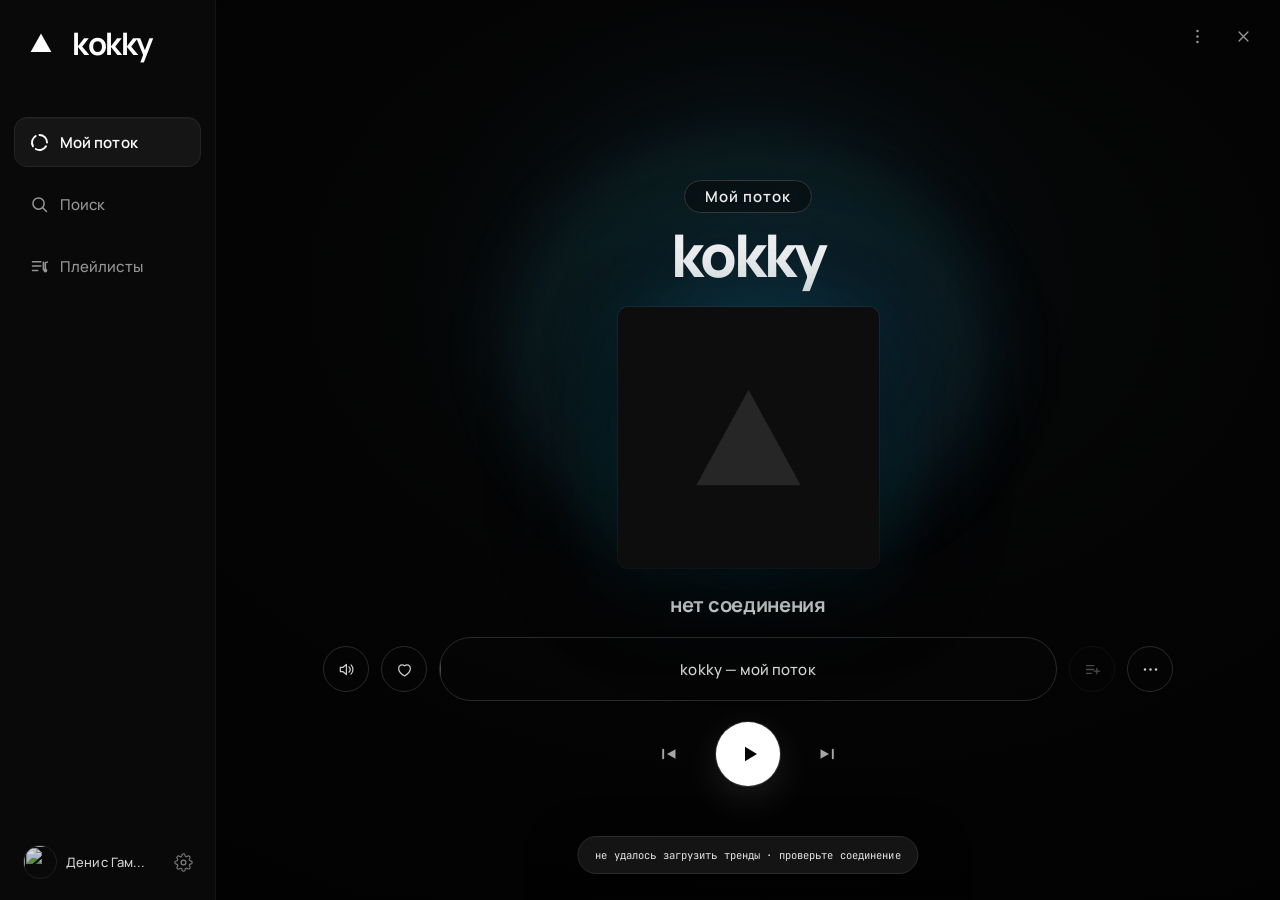
==== index.html @ d7debf94 "Add files via upload" ====
<!DOCTYPE html>
<html lang="ru">
<head>
  <meta charset="UTF-8">
  <meta name="viewport" content="width=device-width, initial-scale=1">
  <meta name="theme-color" content="#050505">
  <title>kokky — музыка</title>
  <link rel="icon" href="data:image/svg+xml,%3Csvg xmlns='http://www.w3.org/2000/svg' viewBox='0 0 24 24'%3E%3Crect width='24' height='24' rx='5' fill='%23050505'/%3E%3Cpath d='M12 4.8 20 19.2H4Z' fill='%23f2f2f2'/%3E%3C/svg%3E">
  <link rel="preconnect" href="https://fonts.googleapis.com">
  <link rel="preconnect" href="https://fonts.gstatic.com" crossorigin>
  <link href="https://fonts.googleapis.com/css2?family=JetBrains+Mono:wght@400;500;600&family=Manrope:wght@400;500;600;700;800&display=swap" rel="stylesheet">
  <link rel="stylesheet" href="styles.css">
</head>
<body>
  <div class="app">
    <aside class="sidebar">
      <a class="brand" href="#" aria-label="kokky — на главную">
        <span class="brand__mark" aria-hidden="true">
          <svg viewBox="0 0 24 24"><path d="M12 3.2 21.6 20.4H2.4L12 3.2Z" fill="currentColor"/></svg>
        </span>
        <span class="brand__name">kokky</span>
      </a>

      <nav class="nav" aria-label="Разделы">
        <button class="nav__item is-active" type="button" data-view="stream">
          <svg class="nav__icon" viewBox="0 0 24 24" fill="none" aria-hidden="true">
            <g stroke="currentColor" stroke-width="2.2" stroke-linecap="round">
              <path d="M12 3.4A8.6 8.6 0 0 1 20.6 12"/>
              <path d="M19.45 16.3A8.6 8.6 0 0 1 7.7 19.45"/>
              <path d="M4.55 16.3A8.6 8.6 0 0 1 7.7 4.55"/>
            </g>
          </svg>
          <span>Мой поток</span>
        </button>
        <button class="nav__item" type="button" data-view="search">
          <svg class="nav__icon" viewBox="0 0 24 24" fill="none" aria-hidden="true">
            <circle cx="10.9" cy="10.9" r="6.4" stroke="currentColor" stroke-width="1.7"/>
            <path d="m15.7 15.7 4.3 4.3" stroke="currentColor" stroke-width="1.7" stroke-linecap="round"/>
          </svg>
          <span>Поиск</span>
        </button>
        <button class="nav__item" type="button" data-view="playlists">
          <svg class="nav__icon" viewBox="0 0 24 24" fill="none" aria-hidden="true">
            <path d="M4 6.5h9.5M4 11.5h9.5M4 16.5h6" stroke="currentColor" stroke-width="1.8" stroke-linecap="round"/>
            <path d="M16.5 7.2v8.1" stroke="currentColor" stroke-width="1.8" stroke-linecap="round"/>
            <circle cx="18.7" cy="16.6" r="2.2" fill="currentColor"/>
            <path d="M18.7 16.6V7.8l2.2-.8" stroke="currentColor" stroke-width="1.8" stroke-linecap="round" stroke-linejoin="round"/>
          </svg>
          <span>Плейлисты</span>
        </button>
      </nav>

      <div class="sidebar__bottom">
        <button class="profile" type="button" title="Денис Гам...">
          <img class="profile__avatar" src="assets/avatar.png" alt="">
          <span class="profile__name">Денис Гам...</span>
        </button>
        <div class="settings-wrap">
          <button class="icon-btn icon-btn--quiet" id="settingsBtn" type="button" aria-label="Настройки" aria-haspopup="menu" aria-expanded="false">
            <svg viewBox="0 0 24 24" fill="none" aria-hidden="true">
              <circle cx="12" cy="12" r="3" stroke="currentColor" stroke-width="1.6"/>
              <path d="M19.4 15a1.65 1.65 0 0 0 .33 1.82l.06.06a2 2 0 1 1-2.83 2.83l-.06-.06a1.65 1.65 0 0 0-1.82-.33 1.65 1.65 0 0 0-1 1.51V21a2 2 0 1 1-4 0v-.09A1.65 1.65 0 0 0 9 19.4a1.65 1.65 0 0 0-1.82.33l-.06.06a2 2 0 1 1-2.83-2.83l.06-.06a1.65 1.65 0 0 0 .33-1.82 1.65 1.65 0 0 0-1.51-1H3a2 2 0 1 1 0-4h.09A1.65 1.65 0 0 0 4.6 9a1.65 1.65 0 0 0-.33-1.82l-.06-.06a2 2 0 1 1 2.83-2.83l.06.06a1.65 1.65 0 0 0 1.82.33H9a1.65 1.65 0 0 0 1-1.51V3a2 2 0 1 1 4 0v.09a1.65 1.65 0 0 0 1 1.51 1.65 1.65 0 0 0 1.82-.33l.06-.06a2 2 0 1 1 2.83 2.83l-.06.06a1.65 1.65 0 0 0-.33 1.82V9a1.65 1.65 0 0 0 1.51 1H21a2 2 0 1 1 0 4h-.09a1.65 1.65 0 0 0-1.51 1Z" stroke="currentColor" stroke-width="1.4" stroke-linecap="round" stroke-linejoin="round"/>
            </svg>
          </button>

          <div class="menu menu--settings" id="settingsMenu" role="menu">
            <button class="menu__item" type="button" role="menuitem" data-action="toggle-motion">
              Уменьшить движение
              <span class="menu__check" id="motionCheck" aria-hidden="true">✓</span>
            </button>
            <button class="menu__item" type="button" role="menuitem" data-action="clear-likes">Очистить избранное</button>
            <p class="menu__note">аудио: YouTube · без аккаунта</p>
          </div>
        </div>
      </div>
    </aside>

    <main class="stage" id="stage">
      <div class="ambient" aria-hidden="true">
        <span class="ambient__blob ambient__blob--one"></span>
        <span class="ambient__blob ambient__blob--two"></span>
        <span class="ambient__blob ambient__blob--three"></span>
      </div>

      <header class="stage__top">
        <div class="top-menus">
          <button class="icon-btn" id="topMenuBtn" type="button" aria-label="Ещё" aria-haspopup="menu" aria-expanded="false">
            <svg viewBox="0 0 24 24" aria-hidden="true">
              <circle cx="12" cy="5" r="1.55" fill="currentColor"/>
              <circle cx="12" cy="12" r="1.55" fill="currentColor"/>
              <circle cx="12" cy="19" r="1.55" fill="currentColor"/>
            </svg>
          </button>
          <button class="icon-btn" id="closeBtn" type="button" aria-label="Закрыть плеер">
            <svg viewBox="0 0 24 24" fill="none" aria-hidden="true">
              <path d="m6.4 6.4 11.2 11.2M17.6 6.4 6.4 17.6" stroke="currentColor" stroke-width="1.7" stroke-linecap="round"/>
            </svg>
          </button>

          <div class="menu menu--top" id="topMenu" role="menu">
            <a class="menu__item" role="menuitem" href="https://www.youtube.com" target="_blank" rel="noopener">Открыть YouTube</a>
            <button class="menu__item" type="button" role="menuitem" data-action="shortcuts">Горячие клавиши</button>
            <button class="menu__item" type="button" role="menuitem" data-action="about">О kokky</button>
            <p class="menu__note">полные треки · YouTube</p>
          </div>
        </div>
      </header>

      <section class="view view--player" id="view-stream" aria-label="Мой поток">
        <div class="player" id="player">
          <p class="eyebrow">Мой поток</p>
          <h1 class="artist" id="artistName">kokky</h1>

          <div class="art" id="art">
            <span class="art__halo" aria-hidden="true"></span>
            <img class="art__img" id="coverImage" src="data:image/svg+xml,%3Csvg xmlns='http://www.w3.org/2000/svg' viewBox='0 0 480 480'%3E%3Crect width='480' height='480' fill='%230d0d0d'/%3E%3Cpath d='M240 152 336 328H144Z' fill='%23262626'/%3E%3C/svg%3E" alt="Обложка трека">
            <div class="art__frame" id="artFrame">
              <div id="ytPlayer"></div>
            </div>
            <div class="art__notice" id="artNotice" hidden>
              <span class="art__notice-mark" aria-hidden="true">
                <svg viewBox="0 0 24 24"><path d="M12 3.2 21.6 20.4H2.4L12 3.2Z" fill="currentColor"/></svg>
              </span>
              <strong class="art__notice-title">нужен локальный сервер</strong>
              <span class="art__notice-text">YouTube не играет со страницы <code>file://</code></span>
              <button class="ghost-pill" id="serverHelpBtn" type="button">Как запустить</button>
            </div>
          </div>

          <p class="track"><span class="track__name" id="trackTitle">загружаем тренды…</span></p>

          <div class="transport">
            <div class="transport__side">
              <div class="volume-wrap" id="volumeWrap">
                <button class="round" id="volumeBtn" type="button" aria-label="Выключить звук" aria-pressed="false">
                  <svg class="icon-volume" viewBox="0 0 24 24" fill="none" aria-hidden="true">
                    <path d="M4.2 9.4v5.2h3.1l4.6 3.8V5.6L7.3 9.4H4.2Z" stroke="currentColor" stroke-width="1.55" stroke-linejoin="round"/>
                    <path d="M15.1 8.6a4.9 4.9 0 0 1 0 6.8M17.7 6.1a8.4 8.4 0 0 1 0 11.8" stroke="currentColor" stroke-width="1.55" stroke-linecap="round"/>
                  </svg>
                  <svg class="icon-volume-off" viewBox="0 0 24 24" fill="none" aria-hidden="true">
                    <path d="M4.2 9.4v5.2h3.1l4.6 3.8V5.6L7.3 9.4H4.2Z" stroke="currentColor" stroke-width="1.55" stroke-linejoin="round"/>
                    <path d="m15.4 9.6 4.6 4.6m0-4.6-4.6 4.6" stroke="currentColor" stroke-width="1.55" stroke-linecap="round"/>
                  </svg>
                </button>
                <div class="volume" id="volumePop">
                  <div class="volume__panel">
                    <input class="range" id="volumeRange" type="range" min="0" max="100" step="1" value="80" aria-label="Громкость">
                    <span class="volume__value" id="volumeValue">80</span>
                  </div>
                </div>
              </div>

              <button class="round like" id="likeBtnLeft" type="button" aria-label="В избранное" aria-pressed="false">
                <svg viewBox="0 0 24 24" aria-hidden="true">
                  <path d="M12 20.1S4.6 15.8 4.6 10.7A4.3 4.3 0 0 1 12 7.5a4.3 4.3 0 0 1 7.4 3.2c0 5.1-7.4 9.4-7.4 9.4Z" stroke="currentColor" stroke-width="1.55" stroke-linejoin="round"/>
                </svg>
              </button>
            </div>

            <div class="seek" id="seek" role="slider" tabindex="0" aria-label="Перемотка" aria-valuemin="0" aria-valuemax="30" aria-valuenow="0">
              <span class="seek__fill" id="seekFill"></span>
              <span class="seek__label" id="seekLabel">kokky — мой поток</span>
              <span class="seek__time" id="seekTime">0:00 / 0:30</span>
            </div>

            <div class="transport__side transport__side--end">
              <button class="round" id="playlistBtn" type="button" aria-label="Добавить в плейлист" title="Добавить в плейлист" disabled>
                <svg viewBox="0 0 24 24" fill="none" aria-hidden="true">
                  <path d="M4.5 7h9M4.5 12h9M4.5 17h6" stroke="currentColor" stroke-width="1.6" stroke-linecap="round"/>
                  <path d="M17.5 10.5v7M14 14h7" stroke="currentColor" stroke-width="1.6" stroke-linecap="round"/>
                </svg>
              </button>

              <div class="track-menu-wrap">
                <button class="round" id="trackMenuBtn" type="button" aria-label="Ещё" aria-haspopup="menu" aria-expanded="false">
                  <svg viewBox="0 0 24 24" aria-hidden="true">
                    <circle cx="5" cy="12" r="1.5" fill="currentColor"/>
                    <circle cx="12" cy="12" r="1.5" fill="currentColor"/>
                    <circle cx="19" cy="12" r="1.5" fill="currentColor"/>
                  </svg>
                </button>

                <div class="menu menu--track" id="trackMenu" role="menu">
                  <a class="menu__item" id="trackSourceLink" role="menuitem" href="https://www.youtube.com" target="_blank" rel="noopener">Слушать на YouTube</a>
                  <button class="menu__item" type="button" role="menuitem" data-action="add-to-playlist">Добавить в плейлист</button>
                  <button class="menu__item" type="button" role="menuitem" data-action="copy-link">Скопировать ссылку</button>
                </div>
              </div>
            </div>
          </div>

          <div class="controls">
            <button class="skip" id="prevBtn" type="button" aria-label="Предыдущий трек">
              <svg viewBox="0 0 24 24" aria-hidden="true">
                <rect x="4.6" y="6.2" width="2.1" height="11.6" rx="1.05" fill="currentColor"/>
                <path d="M19.1 6.9v10.2L9.8 12l9.3-5.1Z" fill="currentColor"/>
              </svg>
            </button>

            <button class="play" id="playBtn" type="button" aria-label="Играть">
              <svg class="play__icon play__icon--play" viewBox="0 0 24 24" aria-hidden="true">
                <path d="M8 4.8 20 12 8 19.2V4.8Z" fill="currentColor"/>
              </svg>
              <svg class="play__icon play__icon--pause" viewBox="0 0 24 24" aria-hidden="true">
                <rect x="7.2" y="5.2" width="3.6" height="13.6" rx="1.5" fill="currentColor"/>
                <rect x="13.2" y="5.2" width="3.6" height="13.6" rx="1.5" fill="currentColor"/>
              </svg>
            </button>

            <button class="skip" id="nextBtn" type="button" aria-label="Следующий трек">
              <svg viewBox="0 0 24 24" aria-hidden="true">
                <rect x="17.3" y="6.2" width="2.1" height="11.6" rx="1.05" fill="currentColor"/>
                <path d="M4.9 6.9v10.2l9.3-5.1-9.3-5.1Z" fill="currentColor"/>
              </svg>
            </button>
          </div>
        </div>

        <div class="closed" id="closedState">
          <span class="closed__mark" aria-hidden="true">
            <svg viewBox="0 0 24 24"><path d="M12 3.2 21.6 20.4H2.4L12 3.2Z" fill="currentColor"/></svg>
          </span>
          <p class="eyebrow">Плеер закрыт</p>
          <h2 class="closed__title">тишина тоже звучит.</h2>
          <button class="ghost-pill" id="reopenBtn" type="button">Открыть плеер</button>
        </div>
      </section>

      <section class="view view--search" id="view-search" aria-label="Поиск" hidden>
        <div class="page">
          <header class="page__head">
            <p class="eyebrow">Поиск</p>
            <h2 class="page__title">что послушаем?</h2>
            <label class="search">
              <svg viewBox="0 0 24 24" fill="none" aria-hidden="true">
                <circle cx="10.9" cy="10.9" r="6.4" stroke="currentColor" stroke-width="1.7"/>
                <path d="m15.7 15.7 4.3 4.3" stroke="currentColor" stroke-width="1.7" stroke-linecap="round"/>
              </svg>
              <input id="searchInput" type="search" placeholder="Трек, жанр или исполнитель" autocomplete="off" spellcheck="false">
              <kbd>/</kbd>
            </label>
          </header>
          <div class="results" id="results" aria-live="polite"></div>
        </div>
      </section>

      <section class="view view--playlists" id="view-playlists" aria-label="Плейлисты" hidden>
        <div class="page">
          <header class="page__head">
            <p class="eyebrow">Плейлисты</p>
            <h2 class="page__title">плейлисты.</h2>
            <p class="page__sub">свои плейлисты · полные треки YouTube</p>
          </header>
          <div class="playlists" id="playlists"></div>
        </div>
      </section>

      <section class="view view--playlist" id="view-playlist" aria-label="Плейлист" hidden>
        <div class="page">
          <button class="back-link" id="playlistBack" type="button">
            <svg viewBox="0 0 24 24" fill="none" aria-hidden="true">
              <path d="M14.5 6.5 9 12l5.5 5.5" stroke="currentColor" stroke-width="1.7" stroke-linecap="round" stroke-linejoin="round"/>
            </svg>
            все плейлисты
          </button>

          <header class="page__head detail__head">
            <p class="eyebrow">Плейлист</p>
            <h2 class="page__title" id="playlistTitle">плейлист</h2>
            <p class="page__sub" id="playlistMeta"></p>
            <div class="detail__actions">
              <button class="solid-pill" id="playlistPlay" type="button">Играть</button>
              <button class="ghost-pill" id="playlistAdd" type="button">Добавить трек</button>
            </div>
          </header>

          <div class="pl-tracks" id="playlistTracks"></div>
        </div>
      </section>

      <div class="dialog" id="playlistDialog" hidden>
        <div class="dialog__backdrop" data-close-dialog></div>
        <div class="dialog__panel" role="dialog" aria-modal="true" aria-labelledby="dialogTitle">
          <h3 class="dialog__title" id="dialogTitle">новый плейлист</h3>
          <div class="dialog__body" id="dialogBody"></div>
        </div>
      </div>

      <div class="toast" id="toast" role="status" aria-live="polite"></div>
    </main>
  </div>

  <script src="library.js"></script>
  <script src="app.js"></script>
</body>
</html>
---- styles.css ----
/* =========================================================
   kokky — player
   ========================================================= */

:root {
  --bg: #030303;
  --panel: #090909;
  --text: #f2f2f2;
  --muted: #8b8b8b;
  --dim: #5f5f5f;
  --line: rgba(255, 255, 255, 0.08);
  --line-strong: rgba(255, 255, 255, 0.14);
  --sans: "Manrope", "Inter", system-ui, -apple-system, "Segoe UI", sans-serif;
  --mono: "JetBrains Mono", ui-monospace, "SFMono-Regular", Consolas, monospace;
  --ease: cubic-bezier(0.2, 0.7, 0.2, 1);
}

*,
*::before,
*::after {
  box-sizing: border-box;
}

html,
body {
  height: 100%;
}

body {
  margin: 0;
  overflow: hidden;
  background: var(--bg);
  color: var(--text);
  font-family: var(--sans);
  -webkit-font-smoothing: antialiased;
  text-rendering: optimizeLegibility;
}

button,
input {
  font: inherit;
}

button {
  color: inherit;
}

a {
  color: inherit;
}

img {
  display: block;
  max-width: 100%;
}

::selection {
  background: rgba(255, 255, 255, 0.18);
  color: #fff;
}

:focus-visible {
  outline: 1px solid rgba(255, 255, 255, 0.5);
  outline-offset: 2px;
}

::-webkit-scrollbar {
  width: 9px;
  height: 9px;
}

::-webkit-scrollbar-track {
  background: transparent;
}

::-webkit-scrollbar-thumb {
  background: #1d1d1d;
  border: 3px solid transparent;
  background-clip: padding-box;
  border-radius: 99px;
}

::-webkit-scrollbar-thumb:hover {
  background: #2a2a2a;
  border: 2px solid transparent;
  background-clip: padding-box;
}

.app {
  display: flex;
  height: 100dvh;
  min-height: 0;
}

/* =========================================================
   Sidebar
   ========================================================= */

.sidebar {
  position: relative;
  z-index: 5;
  display: flex;
  flex: 0 0 216px;
  flex-direction: column;
  width: 216px;
  padding: 23px 14px 16px;
  background: var(--panel);
  border-right: 1px solid #151515;
}

.brand {
  display: inline-flex;
  align-items: center;
  align-self: flex-start;
  gap: 14px;
  height: 40px;
  padding: 0 10px;
  color: #fff;
  text-decoration: none;
}

.brand__mark {
  display: grid;
  flex: none;
  width: 34px;
  height: 34px;
  color: #fff;
  place-items: center;
}

.brand__mark svg {
  width: 26px;
  height: 26px;
}

.brand__name {
  margin-top: 1px;
  font-size: 31px;
  font-weight: 700;
  line-height: 1;
  letter-spacing: -0.045em;
}

.nav {
  display: flex;
  flex-direction: column;
  gap: 12px;
  margin-top: 54px;
}

.nav__item {
  display: flex;
  align-items: center;
  gap: 10px;
  width: 100%;
  height: 50px;
  padding: 0 14px;
  border: 1px solid transparent;
  border-radius: 13px;
  background: transparent;
  color: #969696;
  font-family: var(--sans);
  font-size: 15px;
  font-weight: 500;
  letter-spacing: 0.005em;
  text-align: left;
  cursor: pointer;
  transition: color 0.18s ease, background 0.18s ease, border-color 0.18s ease;
}

.nav__item:hover {
  background: rgba(255, 255, 255, 0.035);
  color: #e9e9e9;
}

.nav__item.is-active {
  background: #151515;
  border-color: #242424;
  color: #fff;
  font-weight: 600;
  box-shadow: inset 0 1px 0 rgba(255, 255, 255, 0.035);
}

.nav__icon {
  flex: none;
  width: 21px;
  height: 21px;
}

.sidebar__bottom {
  display: flex;
  align-items: center;
  gap: 4px;
  margin-top: auto;
  padding: 0 2px;
}

.profile {
  display: flex;
  min-width: 0;
  align-items: center;
  gap: 9px;
  padding: 5px 7px;
  border: 0;
  border-radius: 12px;
  background: transparent;
  color: #d3d3d3;
  cursor: pointer;
  transition: background 0.18s ease;
}

.profile:hover {
  background: rgba(255, 255, 255, 0.045);
}

.profile__avatar {
  flex: none;
  width: 34px;
  height: 34px;
  border: 1px solid #242424;
  border-radius: 50%;
  object-fit: cover;
  filter: saturate(0.85) brightness(0.85);
}

.profile__name {
  overflow: hidden;
  max-width: 100px;
  font-family: var(--sans);
  font-size: 13px;
  font-weight: 500;
  letter-spacing: 0.01em;
  white-space: nowrap;
  text-overflow: ellipsis;
}

.settings-wrap {
  position: relative;
  flex: none;
  margin-left: auto;
}

/* =========================================================
   Icon buttons
   ========================================================= */

.icon-btn {
  display: grid;
  width: 38px;
  height: 38px;
  padding: 0;
  border: 0;
  border-radius: 10px;
  background: transparent;
  color: #969696;
  cursor: pointer;
  place-items: center;
  transition: color 0.18s ease, background 0.18s ease;
}

.icon-btn svg {
  width: 19px;
  height: 19px;
}

.icon-btn:hover {
  background: rgba(255, 255, 255, 0.055);
  color: #fff;
}

.icon-btn--quiet {
  width: 32px;
  height: 32px;
  border-radius: 9px;
  color: #7e7e7e;
}

.icon-btn--quiet svg {
  width: 19px;
  height: 19px;
}

/* =========================================================
   Menus
   ========================================================= */

.menu {
  position: absolute;
  z-index: 80;
  min-width: 224px;
  padding: 6px;
  border: 1px solid #282828;
  border-radius: 14px;
  background: #121212;
  box-shadow: 0 26px 70px rgba(0, 0, 0, 0.72), inset 0 1px 0 rgba(255, 255, 255, 0.03);
  opacity: 0;
  visibility: hidden;
  transform: translateY(5px) scale(0.985);
  transform-origin: top right;
  transition: opacity 0.16s ease, transform 0.16s var(--ease), visibility 0.16s;
}

.menu.is-open {
  opacity: 1;
  visibility: visible;
  transform: none;
}

.menu--top {
  top: calc(100% + 4px);
  right: 0;
}

.menu--settings {
  right: 0;
  bottom: calc(100% + 11px);
  transform-origin: bottom right;
}

.menu--track {
  top: calc(100% + 10px);
  right: 0;
}

.menu__item {
  display: flex;
  align-items: center;
  gap: 10px;
  width: 100%;
  padding: 10px 11px;
  border: 0;
  border-radius: 9px;
  background: transparent;
  color: #d3d3d3;
  font-family: var(--sans);
  font-size: 13px;
  font-weight: 500;
  letter-spacing: 0.005em;
  text-align: left;
  text-decoration: none;
  white-space: nowrap;
  cursor: pointer;
  transition: background 0.15s ease, color 0.15s ease;
}

.menu__item:hover {
  background: #1e1e1e;
  color: #fff;
}

.menu__check {
  margin-left: auto;
  color: #fff;
  opacity: 0;
}

.menu__item.is-on .menu__check {
  opacity: 1;
}

.menu__note {
  margin: 4px 0 0;
  padding: 9px 11px 6px;
  border-top: 1px solid #212121;
  color: #5e5e5e;
  font-family: var(--mono);
  font-size: 9px;
  letter-spacing: 0.04em;
}

/* =========================================================
   Stage / ambient
   ========================================================= */

.stage {
  position: relative;
  display: flex;
  flex: 1;
  flex-direction: column;
  min-width: 0;
  overflow: hidden;
  background: radial-gradient(110% 90% at 54% 32%, #070809 0%, #030303 62%, #020202 100%);
}

.ambient {
  position: absolute;
  z-index: 0;
  inset: 0;
  overflow: hidden;
  pointer-events: none;
  transition: opacity 0.6s ease;
}

.stage.is-browsing .ambient {
  opacity: 0.5;
}

.stage.is-idle .ambient {
  opacity: 0.3;
}

.ambient__blob {
  position: absolute;
  display: block;
  filter: blur(44px);
  will-change: transform;
}

.ambient__blob--one {
  top: -5%;
  left: 52%;
  width: min(60vw, 900px);
  height: min(76vh, 800px);
  border-radius: 43% 57% 52% 48% / 48% 44% 56% 52%;
  background: radial-gradient(closest-side, rgba(31, 133, 150, 0.22), rgba(12, 66, 84, 0.12) 56%, transparent 76%);
  transform: translateX(-53%) rotate(-7deg);
  animation: drift-one 26s ease-in-out infinite;
}

.ambient__blob--two {
  top: 16%;
  left: 55%;
  width: min(42vw, 640px);
  height: min(48vh, 520px);
  border-radius: 56% 44% 42% 58% / 52% 56% 44% 48%;
  background: radial-gradient(closest-side, rgba(36, 84, 158, 0.14), rgba(20, 50, 110, 0.06) 60%, transparent 78%);
  transform: translateX(-50%);
  animation: drift-two 32s ease-in-out infinite;
}

.ambient__blob--three {
  top: 8%;
  left: 50%;
  width: min(52vw, 800px);
  height: min(62vh, 660px);
  border-radius: 48% 52% 45% 55% / 55% 45% 55% 45%;
  background: radial-gradient(closest-side, transparent 46%, rgba(60, 176, 192, 0.1) 64%, transparent 79%);
  filter: blur(30px);
  transform: translateX(-50%);
  animation: drift-three 22s ease-in-out infinite;
}

@keyframes drift-one {
  0%,
  100% {
    transform: translateX(-53%) rotate(-7deg) scale(1);
  }
  50% {
    transform: translateX(-50%) rotate(2deg) scale(1.05);
  }
}

@keyframes drift-two {
  0%,
  100% {
    transform: translateX(-50%) translateY(0) scale(1);
  }
  50% {
    transform: translateX(-46%) translateY(4%) scale(1.06);
  }
}

@keyframes drift-three {
  0%,
  100% {
    transform: translateX(-50%) rotate(0deg);
    opacity: 0.85;
  }
  50% {
    transform: translateX(-48%) rotate(4deg);
    opacity: 1;
  }
}

/* =========================================================
   Top bar
   ========================================================= */

.stage__top {
  position: absolute;
  z-index: 40;
  top: 0;
  right: 0;
  padding: 17px 18px;
}

.top-menus {
  position: relative;
  display: flex;
  gap: 8px;
  align-items: center;
}

/* =========================================================
   Views
   ========================================================= */

.view {
  position: relative;
  z-index: 1;
  height: 100%;
}

.view[hidden] {
  display: none !important;
}

.view--player {
  display: flex;
  align-items: center;
  justify-content: center;
  overflow-y: auto;
  padding: 100px 28px 34px;
}

.player {
  display: flex;
  flex-direction: column;
  align-items: center;
  width: 100%;
  max-width: 900px;
  margin: auto;
  text-align: center;
  animation: rise 0.7s var(--ease) both;
}

@keyframes rise {
  from {
    opacity: 0;
    transform: translateY(14px);
  }
  to {
    opacity: 1;
    transform: none;
  }
}

.eyebrow {
  display: inline-flex;
  align-items: center;
  height: 33px;
  margin: 0;
  padding: 0 20px;
  border: 1px solid #373737;
  border-radius: 999px;
  background: rgba(8, 8, 8, 0.5);
  color: #f0f0f0;
  font-family: var(--sans);
  font-size: 15px;
  font-weight: 600;
  letter-spacing: 0.06em;
  line-height: 1;
  backdrop-filter: blur(10px);
  -webkit-backdrop-filter: blur(10px);
}

.artist {
  max-width: 100%;
  margin: 13px 0 0;
  overflow-wrap: anywhere;
  font-size: clamp(44px, 4.6vw, 76px);
  font-weight: 800;
  letter-spacing: -0.05em;
  line-height: 0.98;
  text-wrap: balance;
}

.artist.is-long {
  font-size: clamp(30px, 3.4vw, 56px);
  letter-spacing: -0.04em;
}

.art {
  position: relative;
  width: min(282px, 29vh, 60vw);
  margin-top: 24px;
  aspect-ratio: 1;
  flex: none;
}

.art__halo {
  position: absolute;
  z-index: 0;
  inset: -17% -13%;
  border-radius: 50%;
  background: radial-gradient(closest-side, rgba(45, 172, 188, 0.28), rgba(24, 96, 150, 0.1) 55%, transparent 74%);
  filter: blur(32px);
  opacity: 0.85;
}

body.is-playing .art__halo {
  animation: halo-pulse 7s ease-in-out infinite;
}

@keyframes halo-pulse {
  0%,
  100% {
    opacity: 0.75;
    transform: scale(1);
  }
  50% {
    opacity: 1;
    transform: scale(1.055);
  }
}

.art__img {
  position: relative;
  z-index: 1;
  width: 100%;
  height: 100%;
  border-radius: 10px;
  object-fit: cover;
  box-shadow: 0 26px 70px rgba(0, 0, 0, 0.58), 0 0 0 1px rgba(255, 255, 255, 0.06),
    0 0 70px rgba(36, 150, 170, 0.2), 0 0 150px rgba(20, 90, 120, 0.16);
  transition: opacity 0.35s ease;
}

.art__frame {
  position: absolute;
  z-index: 2;
  inset: 0;
  overflow: hidden;
  border-radius: 10px;
  background: #000;
  box-shadow: 0 26px 70px rgba(0, 0, 0, 0.58), 0 0 0 1px rgba(255, 255, 255, 0.06),
    0 0 70px rgba(36, 150, 170, 0.2), 0 0 150px rgba(20, 90, 120, 0.16);
  opacity: 0;
  pointer-events: none;
  transition: opacity 0.4s ease;
}

.art.has-player .art__frame {
  opacity: 1;
  pointer-events: auto;
}

.art.has-player .art__img {
  opacity: 0;
}

.art__frame iframe,
.art__frame > div {
  display: block;
  width: 100%;
  height: 100%;
  border: 0;
}

.art__notice {
  position: absolute;
  z-index: 3;
  inset: 0;
  display: flex;
  flex-direction: column;
  align-items: center;
  justify-content: center;
  gap: 10px;
  padding: 22px;
  border: 1px solid #2c2c2c;
  border-radius: 10px;
  background:
    radial-gradient(closest-side at 50% 22%, rgba(45, 172, 188, 0.16), transparent 72%),
    #0b0b0b;
  text-align: center;
}

.art__notice[hidden] {
  display: none;
}

.art__notice-mark {
  color: #e8e8e8;
}

.art__notice-mark svg {
  width: 26px;
  height: 26px;
}

.art__notice-title {
  font-size: 15px;
  font-weight: 800;
  letter-spacing: -0.02em;
}

.art__notice-text {
  color: #8c8c8c;
  font-family: var(--sans);
  font-size: 11.5px;
  line-height: 1.45;
}

.art__notice-text code {
  color: #cfcfcf;
  font-family: var(--mono);
  font-size: 10.5px;
}

.art__notice .ghost-pill {
  margin-top: 4px;
}

@media (max-width: 820px) {
  .art.has-player .art__frame {
    pointer-events: none;
  }
}

.track {
  min-height: 30px;
  margin: 23px 0 0;
}

.track__name {
  font-size: clamp(20px, 1.35vw, 24px);
  font-weight: 700;
  letter-spacing: -0.015em;
}

.transport {
  display: flex;
  align-items: center;
  gap: 12px;
  width: min(850px, 100%);
  margin-top: 16px;
}

.transport__side {
  position: relative;
  display: flex;
  flex: none;
  align-items: center;
  gap: 12px;
}

.round {
  display: grid;
  flex: none;
  width: 46px;
  height: 46px;
  padding: 0;
  border: 1px solid #2a2a2a;
  border-radius: 50%;
  background: rgba(9, 9, 9, 0.4);
  color: #cecece;
  cursor: pointer;
  place-items: center;
  transition: color 0.18s ease, background 0.18s ease, border-color 0.18s ease, transform 0.18s ease;
}

.round svg {
  width: 19px;
  height: 19px;
}

.round:hover {
  border-color: #3a3a3a;
  background: #161616;
  color: #fff;
}

.round:active {
  transform: scale(0.95);
}

.round:disabled {
  opacity: 0.35;
  cursor: default;
  pointer-events: none;
}

.round.like svg path {
  transition: fill 0.18s ease, stroke 0.18s ease;
}

.round.like.is-liked {
  color: #fff;
}

.round.like.is-liked svg path {
  fill: currentColor;
  stroke: currentColor;
}

.round.like.is-liked svg {
  animation: heart-pop 0.32s var(--ease);
}

@keyframes heart-pop {
  0% {
    transform: scale(1);
  }
  38% {
    transform: scale(1.28);
  }
  100% {
    transform: scale(1);
  }
}

.icon-volume-off {
  display: none;
}

.is-muted .icon-volume {
  display: none;
}

.is-muted .icon-volume-off {
  display: block;
}

.seek {
  position: relative;
  display: grid;
  flex: 1;
  height: 64px;
  min-width: 150px;
  padding: 0 22px;
  overflow: hidden;
  border: 1px solid #2a2a2a;
  border-radius: 999px;
  background: rgba(9, 9, 9, 0.42);
  cursor: pointer;
  place-items: center;
  transition: border-color 0.18s ease, background 0.18s ease;
  user-select: none;
  touch-action: none;
  -webkit-tap-highlight-color: transparent;
}

.seek:hover {
  border-color: #3b3b3b;
  background: rgba(16, 16, 16, 0.55);
}

.seek__fill {
  position: absolute;
  top: 0;
  bottom: 0;
  left: 0;
  width: 0;
  border-right: 1px solid rgba(255, 255, 255, 0.3);
  background: linear-gradient(90deg, rgba(255, 255, 255, 0.1), rgba(255, 255, 255, 0.028));
  box-shadow: 2px 0 14px rgba(255, 255, 255, 0.06);
  pointer-events: none;
}

.seek__label,
.seek__time {
  z-index: 1;
  overflow: hidden;
  max-width: 100%;
  color: #d5d5d5;
  font-family: var(--sans);
  font-size: 15px;
  font-weight: 500;
  letter-spacing: 0.005em;
  white-space: nowrap;
  text-overflow: ellipsis;
  transition: opacity 0.18s ease;
}

.seek__time {
  position: absolute;
  top: 50%;
  left: 50%;
  opacity: 0;
  color: #fff;
  transform: translate(-50%, -50%);
}

.seek:hover .seek__label {
  opacity: 0;
}

.seek:hover .seek__time {
  opacity: 1;
}

.controls {
  display: flex;
  align-items: center;
  gap: 23px;
  margin-top: 21px;
}

.skip {
  display: grid;
  width: 48px;
  height: 48px;
  padding: 0;
  border: 0;
  border-radius: 50%;
  background: transparent;
  color: #a5a5a5;
  cursor: pointer;
  place-items: center;
  transition: color 0.18s ease, background 0.18s ease, transform 0.18s ease;
}

.skip svg {
  width: 22px;
  height: 22px;
}

.skip:hover {
  background: rgba(255, 255, 255, 0.05);
  color: #fff;
}

.skip:active {
  transform: scale(0.94);
}

.play {
  display: grid;
  width: 64px;
  height: 64px;
  padding: 0;
  border: 0;
  border-radius: 50%;
  background: #fff;
  color: #050505;
  cursor: pointer;
  place-items: center;
  box-shadow: 0 0 0 1px rgba(255, 255, 255, 0.14), 0 12px 40px rgba(255, 255, 255, 0.11);
  transition: transform 0.18s var(--ease), box-shadow 0.18s ease;
}

.play:hover {
  transform: scale(1.05);
  box-shadow: 0 0 0 1px rgba(255, 255, 255, 0.3), 0 16px 52px rgba(255, 255, 255, 0.17);
}

.play:active {
  transform: scale(0.975);
}

.play__icon {
  grid-area: 1 / 1;
  width: 24px;
  height: 24px;
}

.play__icon--play {
  margin-left: 2px;
}

.play__icon--pause {
  display: none;
}

body.is-playing .play__icon--play {
  display: none;
}

body.is-playing .play__icon--pause {
  display: block;
}

/* Volume */

.volume-wrap {
  position: relative;
  display: flex;
}

.volume {
  position: absolute;
  bottom: calc(100% - 2px);
  left: 50%;
  z-index: 45;
  padding-bottom: 11px;
  opacity: 0;
  visibility: hidden;
  transform: translate(-50%, 7px);
  transition: opacity 0.18s ease, transform 0.18s var(--ease), visibility 0.18s;
}

.volume-wrap:hover .volume,
.volume-wrap:focus-within .volume,
.volume.is-open {
  opacity: 1;
  visibility: visible;
  transform: translate(-50%, 0);
}

.volume__panel {
  display: flex;
  flex-direction: column;
  align-items: center;
  gap: 9px;
  width: 48px;
  padding: 17px 0 11px;
  border: 1px solid #2a2a2a;
  border-radius: 24px;
  background: #121212;
  box-shadow: 0 22px 55px rgba(0, 0, 0, 0.66);
}

.volume__slider {
  display: flex;
  align-items: center;
  justify-content: center;
  width: 20px;
  height: 92px;
}

.volume__value {
  color: #797979;
  font-family: var(--mono);
  font-size: 9px;
  line-height: 1;
}

.range {
  flex: none;
  width: 92px;
  height: 20px;
  margin: 0;
  background: transparent;
  cursor: pointer;
  transform: rotate(-90deg);
  -webkit-appearance: none;
  appearance: none;
}

.range::-webkit-slider-runnable-track {
  height: 3px;
  border-radius: 99px;
  background: linear-gradient(
    to right,
    #f2f2f2 0%,
    #f2f2f2 var(--vol, 80%),
    #2b2b2b var(--vol, 80%),
    #2b2b2b 100%
  );
}

.range::-webkit-slider-thumb {
  width: 12px;
  height: 12px;
  margin-top: -4.5px;
  border: 0;
  border-radius: 50%;
  background: #fff;
  box-shadow: 0 0 0 4px rgba(255, 255, 255, 0.09);
  -webkit-appearance: none;
  appearance: none;
}

.range::-moz-range-track {
  height: 3px;
  border-radius: 99px;
  background: #2b2b2b;
}

.range::-moz-range-progress {
  height: 3px;
  border-radius: 99px;
  background: #f2f2f2;
}

.range::-moz-range-thumb {
  width: 12px;
  height: 12px;
  border: 0;
  border-radius: 50%;
  background: #fff;
}

/* Track menu */

.track-menu-wrap {
  position: relative;
  display: flex;
}

/* =========================================================
   Closed player
   ========================================================= */

.closed {
  display: none;
  flex-direction: column;
  align-items: center;
  margin: auto;
  padding: 24px;
  text-align: center;
}

.view--player.is-closed .player {
  display: none;
}

.view--player.is-closed .closed {
  display: flex;
  animation: rise 0.5s var(--ease) both;
}

.closed__mark {
  display: grid;
  width: 58px;
  height: 58px;
  margin-bottom: 26px;
  color: #fff;
  opacity: 0.92;
  place-items: center;
}

.closed__mark svg {
  width: 54px;
  height: 54px;
  animation: breathe 6s ease-in-out infinite;
}

@keyframes breathe {
  0%,
  100% {
    transform: translateY(0);
    opacity: 0.85;
  }
  50% {
    transform: translateY(-5px);
    opacity: 1;
  }
}

.closed__title {
  margin: 18px 0 0;
  font-size: clamp(34px, 4vw, 56px);
  font-weight: 800;
  letter-spacing: -0.045em;
  line-height: 1;
}

.ghost-pill {
  margin-top: 26px;
  padding: 12px 22px;
  border: 1px solid #3a3a3a;
  border-radius: 999px;
  background: transparent;
  color: #fff;
  font-family: var(--mono);
  font-size: 11px;
  letter-spacing: 0.02em;
  cursor: pointer;
  transition: color 0.2s ease, background 0.2s ease, border-color 0.2s ease;
}

.ghost-pill:hover {
  border-color: #fff;
  background: #fff;
  color: #080808;
}

/* =========================================================
   Search / Collection pages
   ========================================================= */

.view--search,
.view--playlists,
.view--playlist {
  overflow-y: auto;
  padding: 92px 40px 80px;
}

.page {
  width: min(900px, 100%);
  margin: 0 auto;
}

.page__head {
  display: flex;
  flex-direction: column;
  align-items: flex-start;
}

.page__title {
  margin: 18px 0 0;
  font-size: clamp(38px, 4.4vw, 64px);
  font-weight: 800;
  letter-spacing: -0.05em;
  line-height: 1;
}

.page__sub {
  margin: 14px 0 0;
  color: #7f7f7f;
  font-family: var(--sans);
  font-size: 13px;
  font-weight: 500;
  letter-spacing: 0.01em;
}

.search {
  display: flex;
  align-items: center;
  gap: 12px;
  width: 100%;
  height: 54px;
  margin-top: 30px;
  padding: 0 15px 0 17px;
  border: 1px solid #2b2b2b;
  border-radius: 16px;
  background: rgba(12, 12, 12, 0.62);
  cursor: text;
  transition: border-color 0.18s ease, background 0.18s ease;
  backdrop-filter: blur(12px);
  -webkit-backdrop-filter: blur(12px);
}

.search:focus-within {
  border-color: #4a4a4a;
  background: rgba(17, 17, 17, 0.8);
}

.search svg {
  flex: none;
  width: 18px;
  height: 18px;
  color: #7c7c7c;
}

.search input {
  min-width: 0;
  flex: 1;
  border: 0;
  outline: 0;
  background: transparent;
  color: #f2f2f2;
  font-family: var(--sans);
  font-size: 14px;
  font-weight: 500;
  letter-spacing: 0.005em;
}

.search input::placeholder {
  color: #616161;
}

.search input::-webkit-search-cancel-button {
  display: none;
}

.search kbd {
  flex: none;
  padding: 3px 7px;
  border: 1px solid #2f2f2f;
  border-radius: 6px;
  color: #6c6c6c;
  font-family: var(--mono);
  font-size: 9px;
  font-weight: 400;
}

.results {
  display: flex;
  flex-direction: column;
  gap: 2px;
  margin-top: 26px;
  padding-bottom: 30px;
}

.results__caption {
  margin: 0 0 8px;
  padding: 0 12px;
  color: #666;
  font-family: var(--sans);
  font-size: 11px;
  font-weight: 600;
  letter-spacing: 0.08em;
  text-transform: uppercase;
}

.result {
  display: grid;
  grid-template-columns: 48px minmax(0, 1fr) auto auto;
  gap: 14px;
  align-items: center;
  width: 100%;
  padding: 9px 12px;
  border: 1px solid transparent;
  border-radius: 13px;
  background: transparent;
  color: inherit;
  text-align: left;
  cursor: pointer;
  transition: background 0.16s ease, border-color 0.16s ease;
}

.result:hover,
.result.is-current {
  border-color: #1e1e1e;
  background: #0e0e0e;
}

.result__cover {
  width: 48px;
  height: 48px;
  border-radius: 8px;
  object-fit: cover;
  box-shadow: 0 0 0 1px rgba(255, 255, 255, 0.06);
}

.result__text {
  min-width: 0;
}

.result__title {
  display: block;
  overflow: hidden;
  font-size: 13.5px;
  font-weight: 600;
  letter-spacing: -0.005em;
  white-space: nowrap;
  text-overflow: ellipsis;
}

.result.is-current .result__title {
  color: #fff;
}

.result__meta {
  display: block;
  overflow: hidden;
  margin-top: 4px;
  color: #757575;
  font-family: var(--sans);
  font-size: 12px;
  font-weight: 500;
  white-space: nowrap;
  text-overflow: ellipsis;
}

.result__dur {
  color: #717171;
  font-family: var(--mono);
  font-size: 11px;
  font-variant-numeric: tabular-nums;
}

.result__play {
  display: grid;
  width: 32px;
  height: 32px;
  border: 1px solid #2d2d2d;
  border-radius: 50%;
  color: #d8d8d8;
  opacity: 0;
  place-items: center;
  transition: opacity 0.16s ease, background 0.16s ease, color 0.16s ease, border-color 0.16s ease;
}

.result__play svg {
  width: 12px;
  height: 12px;
  margin-left: 1px;
}

.result:hover .result__play,
.result:focus-visible .result__play {
  opacity: 1;
}

.result:hover .result__play:hover {
  border-color: #fff;
  background: #fff;
  color: #000;
}

.empty {
  padding: 54px 12px;
  color: #6d6d6d;
  font-family: var(--mono);
  font-size: 11.5px;
  line-height: 1.9;
}

.empty strong {
  display: block;
  margin-bottom: 6px;
  color: #cfcfcf;
  font-family: var(--sans);
  font-size: 18px;
  font-weight: 700;
  letter-spacing: -0.02em;
}

/* Albums */

.playlists {
  display: grid;
  grid-template-columns: repeat(auto-fill, minmax(190px, 1fr));
  gap: 28px 20px;
  margin-top: 38px;
  padding-bottom: 40px;
}

.playlist-create {
  display: flex;
  flex-direction: column;
  align-items: center;
  justify-content: center;
  gap: 14px;
  width: 100%;
  aspect-ratio: 1;
  padding: 18px;
  border: 1px dashed #363636;
  border-radius: 12px;
  background: rgba(255, 255, 255, 0.014);
  color: #8d8d8d;
  text-align: center;
  cursor: pointer;
  transition: color 0.2s ease, border-color 0.2s ease, background 0.2s ease,
    transform 0.3s var(--ease);
}

.playlist-create:hover,
.playlist-create:focus-visible {
  border-color: #5f5f5f;
  background: #101010;
  color: #fff;
  transform: translateY(-4px);
}

.playlist-create:active {
  transform: scale(0.985);
}

.playlist-create__mark {
  display: grid;
  width: 46px;
  height: 46px;
  border: 1px solid #353535;
  border-radius: 12px;
  place-items: center;
  transition: border-color 0.2s ease, background 0.2s ease;
}

.playlist-create:hover .playlist-create__mark {
  border-color: #6a6a6a;
  background: rgba(255, 255, 255, 0.05);
}

.playlist-create__mark svg {
  width: 20px;
  height: 20px;
}

.playlist-create__label {
  font-family: var(--sans);
  font-size: 13px;
  font-weight: 600;
  letter-spacing: -0.01em;
}

.playlist {
  display: flex;
  flex-direction: column;
  min-width: 0;
  padding: 0;
  border: 0;
  background: transparent;
  color: inherit;
  text-align: left;
  cursor: pointer;
}

.playlist__cover-wrap {
  position: relative;
  overflow: hidden;
  width: 100%;
  aspect-ratio: 1;
  border-radius: 12px;
  background: #0b0b0b;
  box-shadow: 0 0 0 1px rgba(255, 255, 255, 0.06), 0 18px 50px rgba(0, 0, 0, 0.35);
  transition: box-shadow 0.3s ease, transform 0.3s var(--ease);
}

.playlist:hover .playlist__cover-wrap {
  transform: translateY(-4px);
  box-shadow: 0 0 0 1px rgba(255, 255, 255, 0.12), 0 26px 60px rgba(0, 0, 0, 0.48),
    0 0 60px rgba(35, 130, 150, 0.13);
}

.playlist__cover {
  width: 100%;
  height: 100%;
  object-fit: cover;
  filter: saturate(0.92) brightness(0.88);
  transition: transform 0.55s var(--ease), filter 0.3s ease;
}

.playlist:hover .playlist__cover {
  transform: scale(1.045);
  filter: saturate(1.08) brightness(1);
}

.playlist__empty {
  display: grid;
  width: 100%;
  height: 100%;
  background: radial-gradient(80% 80% at 50% 42%, #151515, #090909);
  color: #2e2e2e;
  place-items: center;
}

.playlist__empty svg {
  width: 64px;
  height: 64px;
}

.playlist__overlay {
  position: absolute;
  inset: 0;
  display: flex;
  align-items: flex-end;
  justify-content: flex-end;
  padding: 11px;
  background: linear-gradient(180deg, transparent 52%, rgba(0, 0, 0, 0.55));
  opacity: 0;
  transition: opacity 0.22s ease;
}

.playlist:hover .playlist__overlay,
.playlist:focus-visible .playlist__overlay {
  opacity: 1;
}

.playlist__play {
  display: grid;
  width: 42px;
  height: 42px;
  border-radius: 50%;
  background: #fff;
  color: #050505;
  box-shadow: 0 8px 26px rgba(0, 0, 0, 0.4);
  place-items: center;
  transition: transform 0.18s var(--ease);
}

.playlist__play svg {
  width: 15px;
  height: 15px;
  margin-left: 1px;
}

.playlist:hover .playlist__play {
  transform: scale(1.06);
}

.playlist__name {
  overflow: hidden;
  margin-top: 12px;
  font-size: 14px;
  font-weight: 700;
  letter-spacing: -0.01em;
  white-space: nowrap;
  text-overflow: ellipsis;
}

.playlist__meta {
  margin-top: 4px;
  color: #757575;
  font-family: var(--sans);
  font-size: 12px;
  font-weight: 500;
  letter-spacing: 0.01em;
}

/* =========================================================
   Playlist detail
   ========================================================= */

.back-link {
  display: inline-flex;
  align-items: center;
  gap: 6px;
  margin: 0 0 24px;
  padding: 0;
  border: 0;
  background: transparent;
  color: #858585;
  font-family: var(--mono);
  font-size: 11px;
  letter-spacing: 0.02em;
  cursor: pointer;
  transition: color 0.18s ease;
}

.back-link:hover {
  color: #fff;
}

.back-link svg {
  width: 15px;
  height: 15px;
}

.detail__actions {
  display: flex;
  flex-wrap: wrap;
  gap: 10px;
  margin-top: 26px;
}

.detail__actions .ghost-pill {
  margin-top: 0;
}

.solid-pill:disabled,
.ghost-pill:disabled {
  opacity: 0.38;
  pointer-events: none;
}

.pl-tracks {
  display: flex;
  flex-direction: column;
  gap: 4px;
  margin-top: 30px;
  padding-bottom: 40px;
}

.pl-track {
  display: flex;
  align-items: center;
  gap: 6px;
  padding: 5px 6px;
  border-radius: 14px;
  transition: background 0.18s ease;
}

.pl-track:hover {
  background: rgba(255, 255, 255, 0.028);
}

.pl-track__main {
  display: flex;
  flex: 1;
  align-items: center;
  gap: 13px;
  min-width: 0;
  padding: 7px;
  border: 0;
  border-radius: 10px;
  background: transparent;
  color: inherit;
  text-align: left;
  cursor: pointer;
}

.pl-track__cover {
  flex: none;
  width: 48px;
  height: 48px;
  border-radius: 9px;
  background: #0b0b0b;
  object-fit: cover;
  filter: saturate(0.94) brightness(0.92);
}

.pl-track__text {
  display: flex;
  flex: 1;
  flex-direction: column;
  gap: 3px;
  min-width: 0;
}

.pl-track__name {
  overflow: hidden;
  font-size: 13.5px;
  font-weight: 650;
  letter-spacing: -0.01em;
  white-space: nowrap;
  text-overflow: ellipsis;
}

.pl-track__artist {
  overflow: hidden;
  color: #7b7b7b;
  font-family: var(--sans);
  font-size: 11.5px;
  font-weight: 500;
  white-space: nowrap;
  text-overflow: ellipsis;
}

.pl-track__dur {
  flex: none;
  color: #626262;
  font-family: var(--mono);
  font-size: 10.5px;
}

.pl-track__remove {
  display: grid;
  flex: none;
  width: 34px;
  height: 34px;
  padding: 0;
  border: 1px solid transparent;
  border-radius: 50%;
  background: transparent;
  color: #6e6e6e;
  cursor: pointer;
  place-items: center;
  transition: color 0.16s ease, background 0.16s ease, border-color 0.16s ease;
}

.pl-track__remove:hover,
.pl-track__remove:focus-visible {
  border-color: #3a3a3a;
  background: #1b1b1b;
  color: #fff;
}

.pl-track__remove svg {
  width: 15px;
  height: 15px;
}

.pl-empty {
  display: flex;
  flex-direction: column;
  align-items: center;
  justify-content: center;
  gap: 16px;
  margin-top: 34px;
  padding: 56px 26px;
  border: 1px dashed #303030;
  border-radius: 20px;
  text-align: center;
  color: #7c7c7c;
}

.pl-empty > svg {
  width: 54px;
  height: 54px;
  color: #343434;
}

.pl-empty__text strong {
  display: block;
  color: #ececec;
  font-size: 18px;
  font-weight: 750;
  letter-spacing: -0.025em;
}

.pl-empty__text p {
  max-width: 330px;
  margin: 7px auto 0;
  font-family: var(--sans);
  font-size: 12.5px;
  line-height: 1.55;
}

.pl-empty .ghost-pill {
  margin-top: 2px;
}

/* =========================================================
   Playlist dialog
   ========================================================= */

.dialog {
  position: fixed;
  z-index: 200;
  inset: 0;
  display: grid;
  padding: 24px;
  place-items: center;
}

.dialog[hidden] {
  display: none;
}

.dialog__backdrop {
  position: absolute;
  inset: 0;
  background: rgba(0, 0, 0, 0.72);
  backdrop-filter: blur(9px);
  -webkit-backdrop-filter: blur(9px);
}

.dialog__panel {
  position: relative;
  width: min(420px, 100%);
  max-height: calc(100vh - 48px);
  padding: 24px;
  overflow-y: auto;
  border: 1px solid #2c2c2c;
  border-radius: 20px;
  background: #101010;
  box-shadow: 0 40px 120px rgba(0, 0, 0, 0.8), inset 0 1px 0 rgba(255, 255, 255, 0.03);
  animation: rise 0.24s var(--ease) both;
}

.dialog__title {
  margin: 0 0 18px;
  font-size: 24px;
  font-weight: 800;
  letter-spacing: -0.035em;
  line-height: 1;
}

.dialog__form {
  display: flex;
  flex-direction: column;
  gap: 18px;
}

.dialog__input {
  width: 100%;
  height: 50px;
  padding: 0 16px;
  border: 1px solid #2e2e2e;
  border-radius: 12px;
  outline: 0;
  background: #090909;
  color: #f2f2f2;
  font-family: var(--sans);
  font-size: 14px;
  font-weight: 500;
  transition: border-color 0.18s ease, background 0.18s ease;
}

.dialog__input::placeholder {
  color: #5f5f5f;
}

.dialog__input:focus {
  border-color: #585858;
  background: #0d0d0d;
}

.dialog__actions {
  display: flex;
  justify-content: flex-end;
  gap: 10px;
}

.dialog__actions .ghost-pill {
  margin-top: 0;
}

.solid-pill {
  padding: 12px 22px;
  border: 1px solid #fff;
  border-radius: 999px;
  background: #fff;
  color: #080808;
  font-family: var(--mono);
  font-size: 11px;
  letter-spacing: 0.02em;
  cursor: pointer;
  transition: transform 0.16s var(--ease), box-shadow 0.16s ease;
}

.solid-pill:hover {
  transform: translateY(-1px);
  box-shadow: 0 10px 30px rgba(255, 255, 255, 0.14);
}

.solid-pill:active {
  transform: scale(0.97);
}

.dialog__choices {
  display: flex;
  flex-direction: column;
  gap: 6px;
  max-height: 50vh;
  overflow-y: auto;
}

.dialog__choice {
  display: flex;
  align-items: center;
  justify-content: space-between;
  gap: 14px;
  width: 100%;
  padding: 13px 14px;
  border: 1px solid transparent;
  border-radius: 12px;
  background: #161616;
  color: #ededed;
  text-align: left;
  cursor: pointer;
  transition: background 0.16s ease, border-color 0.16s ease;
}

.dialog__choice:hover {
  border-color: #303030;
  background: #1e1e1e;
}

.dialog__choice-name {
  overflow: hidden;
  font-size: 14px;
  font-weight: 600;
  letter-spacing: -0.01em;
  white-space: nowrap;
  text-overflow: ellipsis;
}

.dialog__choice-meta {
  flex: none;
  color: #777;
  font-family: var(--mono);
  font-size: 10px;
}

.dialog__new {
  margin-top: 4px;
  padding: 13px 14px;
  border: 1px dashed #343434;
  border-radius: 12px;
  background: transparent;
  color: #9a9a9a;
  font-family: var(--sans);
  font-size: 13px;
  font-weight: 600;
  text-align: left;
  cursor: pointer;
  transition: color 0.16s ease, border-color 0.16s ease, background 0.16s ease;
}

.dialog__new:hover {
  border-color: #565656;
  background: rgba(255, 255, 255, 0.03);
  color: #fff;
}

.dialog__search {
  display: flex;
  flex-direction: column;
  gap: 11px;
}

.dialog__hint {
  margin: 0;
  color: #6f6f6f;
  font-family: var(--sans);
  font-size: 11.5px;
  line-height: 1.4;
}

.dialog__help {
  display: flex;
  flex-direction: column;
  gap: 14px;
}

.dialog__steps {
  margin: 0;
  padding-left: 18px;
  color: #b8b8b8;
  font-family: var(--sans);
  font-size: 12.5px;
  line-height: 1.55;
}

.dialog__steps li + li {
  margin-top: 4px;
}

.dialog__code {
  margin: 0;
  padding: 12px 14px;
  overflow-x: auto;
  border: 1px solid #2b2b2b;
  border-radius: 12px;
  background: #090909;
  color: #d8d8d8;
  font-family: var(--mono);
  font-size: 11px;
  line-height: 1.5;
  white-space: pre-wrap;
  word-break: break-all;
}

.dialog__tracks {
  display: flex;
  flex-direction: column;
  gap: 5px;
  max-height: 48vh;
  overflow-y: auto;
  overscroll-behavior: contain;
}

.dialog__caption {
  margin: 3px 0 2px;
  color: #656565;
  font-family: var(--mono);
  font-size: 10px;
  letter-spacing: 0.02em;
}

.dialog__track {
  display: flex;
  align-items: center;
  gap: 11px;
  width: 100%;
  padding: 7px 8px;
  border: 1px solid transparent;
  border-radius: 12px;
  background: #151515;
  color: #ededed;
  text-align: left;
  cursor: pointer;
  transition: background 0.16s ease, border-color 0.16s ease, opacity 0.16s ease;
}

.dialog__track:hover {
  border-color: #2f2f2f;
  background: #1d1d1d;
}

.dialog__track.is-added {
  opacity: 0.55;
}

.dialog__track-cover {
  flex: none;
  width: 42px;
  height: 42px;
  border-radius: 8px;
  background: #0a0a0a;
  object-fit: cover;
}

.dialog__track-text {
  display: flex;
  flex: 1;
  flex-direction: column;
  gap: 2px;
  min-width: 0;
}

.dialog__track-name {
  overflow: hidden;
  font-size: 12.5px;
  font-weight: 600;
  letter-spacing: -0.005em;
  white-space: nowrap;
  text-overflow: ellipsis;
}

.dialog__track-meta {
  overflow: hidden;
  color: #7a7a7a;
  font-family: var(--sans);
  font-size: 11px;
  white-space: nowrap;
  text-overflow: ellipsis;
}

.dialog__track-dur {
  flex: none;
  color: #666;
  font-family: var(--mono);
  font-size: 10px;
}

.dialog__track-action {
  display: grid;
  flex: none;
  width: 27px;
  height: 27px;
  border: 1px solid #363636;
  border-radius: 50%;
  color: #f0f0f0;
  font-family: var(--sans);
  font-size: 15px;
  line-height: 1;
  place-items: center;
}

.dialog__track.is-added .dialog__track-action {
  border-color: #fff;
  background: #fff;
  color: #080808;
}

/* =========================================================
   Toast
   ========================================================= */

.toast {
  position: absolute;
  bottom: 26px;
  left: 50%;
  z-index: 120;
  max-width: min(80%, 420px);
  padding: 11px 17px;
  border: 1px solid #2b2b2b;
  border-radius: 999px;
  background: #141414;
  color: #e7e7e7;
  font-family: var(--mono);
  font-size: 10.5px;
  letter-spacing: 0.01em;
  text-align: center;
  opacity: 0;
  pointer-events: none;
  transform: translate(-50%, 10px);
  transition: opacity 0.24s ease, transform 0.24s var(--ease);
  box-shadow: 0 18px 50px rgba(0, 0, 0, 0.55);
}

.toast.is-visible {
  opacity: 1;
  transform: translate(-50%, 0);
}

/* =========================================================
   Responsive
   ========================================================= */

@media (max-width: 1000px) {
  .sidebar {
    flex-basis: 202px;
    width: 202px;
  }

  .view--player {
    padding-right: 22px;
    padding-left: 22px;
  }

  .view--search,
  .view--playlists,
  .view--playlist {
    padding: 88px 30px 70px;
  }
}

@media (max-width: 820px) {
  body {
    overflow: hidden;
  }

  .app {
    flex-direction: column;
  }

  .sidebar {
    order: 2;
    flex: 0 0 66px;
    flex-direction: row;
    align-items: center;
    width: 100%;
    padding: 8px 12px calc(8px + env(safe-area-inset-bottom));
    border-top: 1px solid #161616;
    border-right: 0;
  }

  .brand,
  .sidebar__bottom {
    display: none;
  }

  .nav {
    flex: 1;
    flex-direction: row;
    gap: 6px;
    margin: 0;
  }

  .nav__item {
    flex: 1;
    justify-content: center;
    height: 48px;
    padding: 0 8px;
    gap: 8px;
    font-size: 11px;
    border-radius: 12px;
  }

  .nav__icon {
    width: 18px;
    height: 18px;
  }

  .stage {
    order: 1;
    flex: 1;
    min-height: 0;
  }

  .view--player {
    padding: 66px 18px 20px;
  }

  .view--search,
  .view--playlists,
  .view--playlist {
    padding: 78px 20px 50px;
  }

  .stage__top {
    padding: 9px 10px;
  }

  .eyebrow {
    height: 29px;
    padding: 0 14px;
    font-size: 12.5px;
    letter-spacing: 0.04em;
  }

  .track__name {
    font-size: 18px;
  }

  .transport {
    gap: 8px;
    margin-top: 18px;
  }

  .transport__side {
    gap: 8px;
  }

  .round {
    width: 40px;
    height: 40px;
  }

  .round svg {
    width: 17px;
    height: 17px;
  }

  .seek {
    height: 46px;
    padding: 0 14px;
  }

  .seek__label,
  .seek__time {
    font-size: 12px;
  }

  .seek__time {
    font-size: 11px;
  }

  .controls {
    gap: 18px;
    margin-top: 22px;
  }

  .skip {
    width: 44px;
    height: 44px;
  }

  .play {
    width: 58px;
    height: 58px;
  }

  .play__icon {
    width: 22px;
    height: 22px;
  }

  .art {
    margin-top: 24px;
  }

  .track {
    margin-top: 18px;
  }

  .page__title {
    font-size: clamp(34px, 8vw, 48px);
  }
}

@media (max-width: 560px) {
  .transport__side:first-child .like {
    display: none;
  }

  .transport {
    gap: 7px;
  }

  .transport__side {
    gap: 7px;
  }

  .round {
    width: 38px;
    height: 38px;
  }

  .seek {
    height: 42px;
    min-width: 90px;
    padding: 0 12px;
  }

  .seek__label {
    font-size: 11px;
  }

  .seek:hover .seek__label {
    opacity: 1;
  }

  .seek:hover .seek__time {
    opacity: 0;
  }

  .artist {
    font-size: clamp(38px, 12vw, 52px);
  }

  .artist.is-long {
    font-size: clamp(26px, 8vw, 38px);
  }

  .track__name {
    font-size: 17px;
  }

  .eyebrow {
    height: 27px;
    font-size: 11.5px;
  }

  .result {
    grid-template-columns: 44px minmax(0, 1fr) auto;
    gap: 12px;
    padding: 8px 8px;
  }

  .result__cover {
    width: 44px;
    height: 44px;
  }

  .result__dur {
    display: none;
  }

  .result__play {
    opacity: 1;
    width: 30px;
    height: 30px;
  }

  .playlists {
    grid-template-columns: repeat(2, minmax(0, 1fr));
    gap: 22px 12px;
    margin-top: 28px;
  }

  .playlist__name {
    font-size: 12.5px;
  }

  .playlist__meta {
    font-size: 11px;
  }

  .playlist__overlay {
    display: none;
  }

  .playlist-create {
    gap: 10px;
    padding: 12px;
  }

  .playlist-create__mark {
    width: 40px;
    height: 40px;
    border-radius: 10px;
  }

  .playlist-create__label {
    font-size: 11.5px;
  }

  .back-link {
    margin-bottom: 20px;
  }

  .detail__actions {
    margin-top: 22px;
  }

  .pl-tracks {
    margin-top: 22px;
  }

  .pl-track {
    padding: 3px 2px;
  }

  .pl-track__main {
    gap: 10px;
    padding: 6px;
  }

  .pl-track__cover {
    width: 42px;
    height: 42px;
  }

  .pl-track__name {
    font-size: 13px;
  }

  .pl-track__dur {
    display: none;
  }

  .pl-track__remove {
    width: 32px;
    height: 32px;
  }

  .pl-empty {
    padding: 42px 18px;
  }

  .dialog {
    padding: 14px;
  }

  .dialog__panel {
    padding: 20px;
    max-height: calc(100vh - 28px);
  }

  .dialog__tracks {
    max-height: 44vh;
  }

  .nav__item span {
    font-size: 9.5px;
  }

  .nav__icon {
    width: 16px;
    height: 16px;
  }

  .page__sub {
    font-size: 11px;
  }

  .search {
    height: 50px;
    margin-top: 24px;
  }

  .page__title {
    font-size: 36px;
  }

  .menu {
    min-width: 208px;
  }
}

@media (max-height: 720px) and (min-width: 821px) {
  .view--player {
    padding-top: 76px;
    padding-bottom: 24px;
  }

  .artist {
    font-size: clamp(40px, 4.2vw, 58px);
  }

  .art {
    width: min(250px, 30vh, 60vw);
    margin-top: 20px;
  }

  .track {
    margin-top: 16px;
  }

  .transport {
    margin-top: 12px;
  }

  .seek {
    height: 56px;
  }

  .round {
    width: 42px;
    height: 42px;
  }

  .controls {
    margin-top: 16px;
  }
}

/* =========================================================
   Motion preferences
   ========================================================= */

body.reduce-motion .ambient__blob,
body.reduce-motion .art__halo,
body.reduce-motion .closed__mark svg,
body.reduce-motion .player,
body.reduce-motion .closed {
  animation: none !important;
}

@media (prefers-reduced-motion: reduce) {
  *,
  *::before,
  *::after {
    scroll-behavior: auto !important;
    animation-duration: 0.001ms !important;
    animation-iteration-count: 1 !important;
    transition-duration: 0.001ms !important;
  }
}
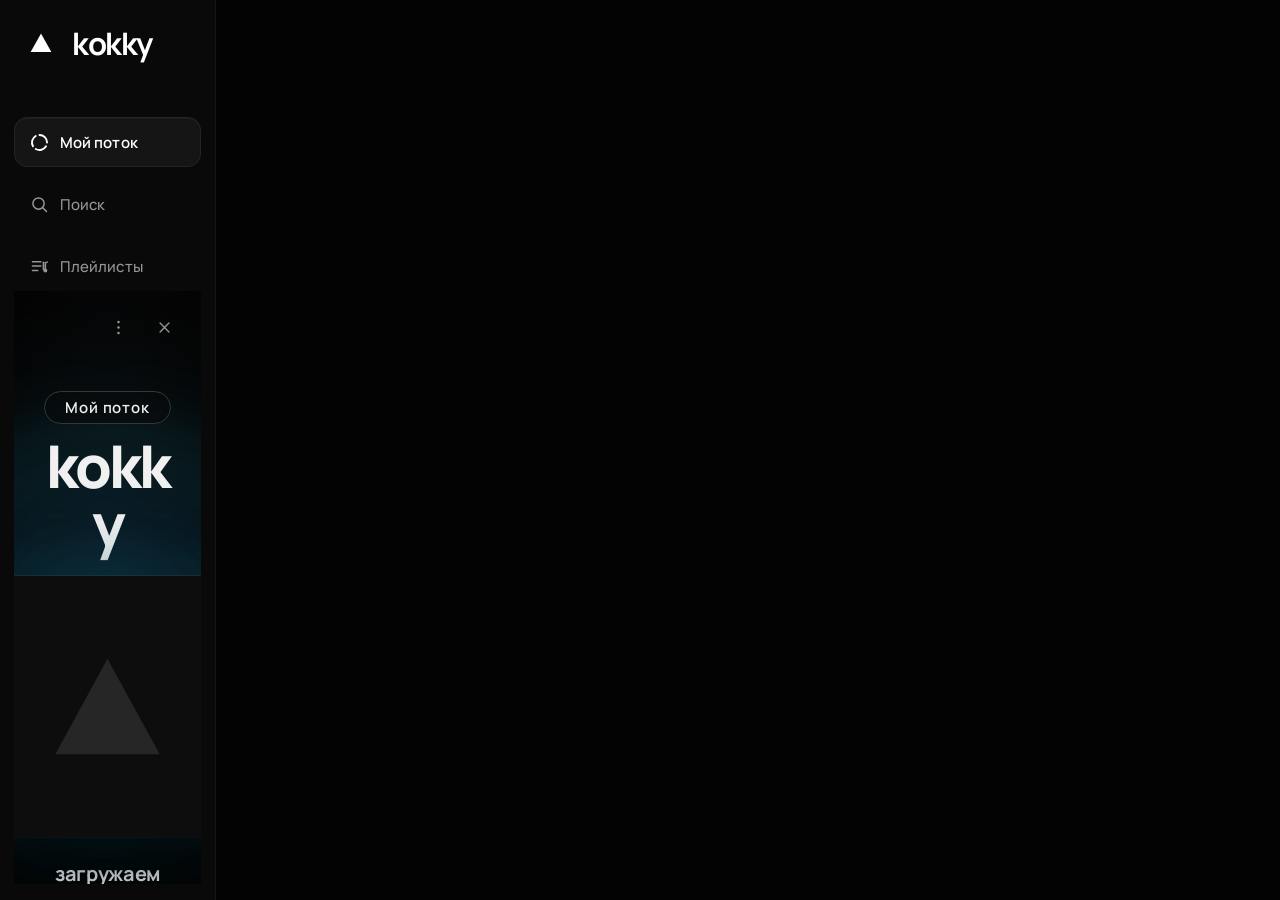
==== commit 1aef8246: "Update index.html" ====
--- a/index.html
+++ b/index.html
@@ -50,31 +50,6 @@
         </button>
       </nav>
 
-      <div class="sidebar__bottom">
-        <button class="profile" type="button" title="Денис Гам...">
-          <img class="profile__avatar" src="assets/avatar.png" alt="">
-          <span class="profile__name">Денис Гам...</span>
-        </button>
-        <div class="settings-wrap">
-          <button class="icon-btn icon-btn--quiet" id="settingsBtn" type="button" aria-label="Настройки" aria-haspopup="menu" aria-expanded="false">
-            <svg viewBox="0 0 24 24" fill="none" aria-hidden="true">
-              <circle cx="12" cy="12" r="3" stroke="currentColor" stroke-width="1.6"/>
-              <path d="M19.4 15a1.65 1.65 0 0 0 .33 1.82l.06.06a2 2 0 1 1-2.83 2.83l-.06-.06a1.65 1.65 0 0 0-1.82-.33 1.65 1.65 0 0 0-1 1.51V21a2 2 0 1 1-4 0v-.09A1.65 1.65 0 0 0 9 19.4a1.65 1.65 0 0 0-1.82.33l-.06.06a2 2 0 1 1-2.83-2.83l.06-.06a1.65 1.65 0 0 0 .33-1.82 1.65 1.65 0 0 0-1.51-1H3a2 2 0 1 1 0-4h.09A1.65 1.65 0 0 0 4.6 9a1.65 1.65 0 0 0-.33-1.82l-.06-.06a2 2 0 1 1 2.83-2.83l.06.06a1.65 1.65 0 0 0 1.82.33H9a1.65 1.65 0 0 0 1-1.51V3a2 2 0 1 1 4 0v.09a1.65 1.65 0 0 0 1 1.51 1.65 1.65 0 0 0 1.82-.33l.06-.06a2 2 0 1 1 2.83 2.83l-.06.06a1.65 1.65 0 0 0-.33 1.82V9a1.65 1.65 0 0 0 1.51 1H21a2 2 0 1 1 0 4h-.09a1.65 1.65 0 0 0-1.51 1Z" stroke="currentColor" stroke-width="1.4" stroke-linecap="round" stroke-linejoin="round"/>
-            </svg>
-          </button>
-
-          <div class="menu menu--settings" id="settingsMenu" role="menu">
-            <button class="menu__item" type="button" role="menuitem" data-action="toggle-motion">
-              Уменьшить движение
-              <span class="menu__check" id="motionCheck" aria-hidden="true">✓</span>
-            </button>
-            <button class="menu__item" type="button" role="menuitem" data-action="clear-likes">Очистить избранное</button>
-            <p class="menu__note">аудио: YouTube · без аккаунта</p>
-          </div>
-        </div>
-      </div>
-    </aside>
-
     <main class="stage" id="stage">
       <div class="ambient" aria-hidden="true">
         <span class="ambient__blob ambient__blob--one"></span>
@@ -98,10 +73,10 @@
           </button>
 
           <div class="menu menu--top" id="topMenu" role="menu">
-            <a class="menu__item" role="menuitem" href="https://www.youtube.com" target="_blank" rel="noopener">Открыть YouTube</a>
+            <a class="menu__item" role="menuitem" href="https://soundcloud.com" target="_blank" rel="noopener">Открыть SoundCloud</a>
             <button class="menu__item" type="button" role="menuitem" data-action="shortcuts">Горячие клавиши</button>
             <button class="menu__item" type="button" role="menuitem" data-action="about">О kokky</button>
-            <p class="menu__note">полные треки · YouTube</p>
+            <p class="menu__note">полные треки · SoundCloud</p>
           </div>
         </div>
       </header>
@@ -115,14 +90,21 @@
             <span class="art__halo" aria-hidden="true"></span>
             <img class="art__img" id="coverImage" src="data:image/svg+xml,%3Csvg xmlns='http://www.w3.org/2000/svg' viewBox='0 0 480 480'%3E%3Crect width='480' height='480' fill='%230d0d0d'/%3E%3Cpath d='M240 152 336 328H144Z' fill='%23262626'/%3E%3C/svg%3E" alt="Обложка трека">
             <div class="art__frame" id="artFrame">
-              <div id="ytPlayer"></div>
+              <iframe
+                id="scPlayer"
+                class="sc-player"
+                title="SoundCloud"
+                allow="autoplay"
+                frameborder="0"
+                scrolling="no"
+              ></iframe>
             </div>
             <div class="art__notice" id="artNotice" hidden>
               <span class="art__notice-mark" aria-hidden="true">
                 <svg viewBox="0 0 24 24"><path d="M12 3.2 21.6 20.4H2.4L12 3.2Z" fill="currentColor"/></svg>
               </span>
               <strong class="art__notice-title">нужен локальный сервер</strong>
-              <span class="art__notice-text">YouTube не играет со страницы <code>file://</code></span>
+              <span class="art__notice-text">SoundCloud не играет со страницы <code>file://</code></span>
               <button class="ghost-pill" id="serverHelpBtn" type="button">Как запустить</button>
             </div>
           </div>
@@ -181,7 +163,7 @@
                 </button>
 
                 <div class="menu menu--track" id="trackMenu" role="menu">
-                  <a class="menu__item" id="trackSourceLink" role="menuitem" href="https://www.youtube.com" target="_blank" rel="noopener">Слушать на YouTube</a>
+                  <a class="menu__item" id="trackSourceLink" role="menuitem" href="https://soundcloud.com" target="_blank" rel="noopener">Слушать на SoundCloud</a>
                   <button class="menu__item" type="button" role="menuitem" data-action="add-to-playlist">Добавить в плейлист</button>
                   <button class="menu__item" type="button" role="menuitem" data-action="copy-link">Скопировать ссылку</button>
                 </div>
@@ -249,7 +231,7 @@
           <header class="page__head">
             <p class="eyebrow">Плейлисты</p>
             <h2 class="page__title">плейлисты.</h2>
-            <p class="page__sub">свои плейлисты · полные треки YouTube</p>
+            <p class="page__sub">свои плейлисты · полные треки SoundCloud</p>
           </header>
           <div class="playlists" id="playlists"></div>
         </div>
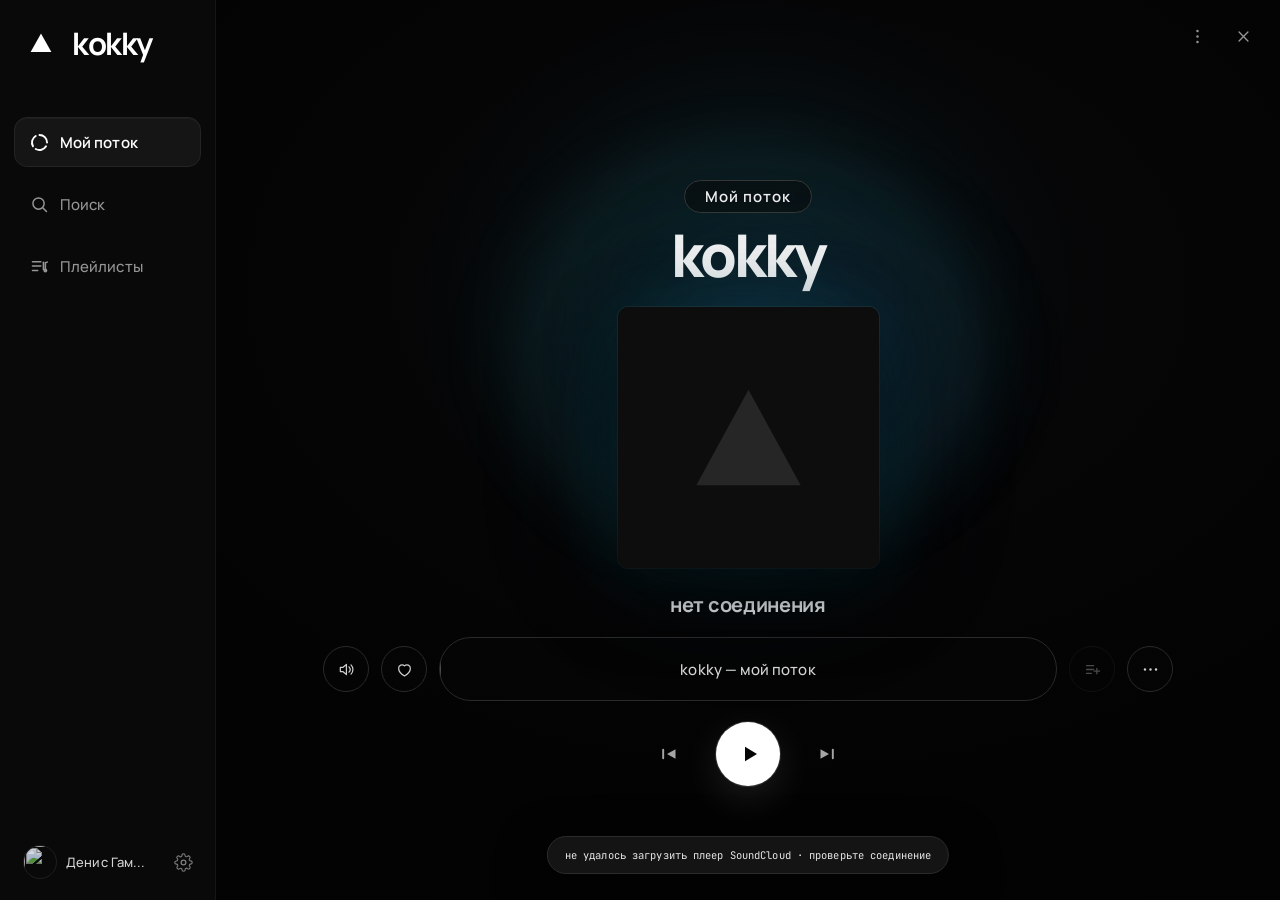
==== commit a56f2d9f: "Add files via upload" ====
--- a/index.html
+++ b/index.html
@@ -50,6 +50,31 @@
         </button>
       </nav>
 
+      <div class="sidebar__bottom">
+        <button class="profile" type="button" title="Денис Гам...">
+          <img class="profile__avatar" src="assets/avatar.png" alt="">
+          <span class="profile__name">Денис Гам...</span>
+        </button>
+        <div class="settings-wrap">
+          <button class="icon-btn icon-btn--quiet" id="settingsBtn" type="button" aria-label="Настройки" aria-haspopup="menu" aria-expanded="false">
+            <svg viewBox="0 0 24 24" fill="none" aria-hidden="true">
+              <circle cx="12" cy="12" r="3" stroke="currentColor" stroke-width="1.6"/>
+              <path d="M19.4 15a1.65 1.65 0 0 0 .33 1.82l.06.06a2 2 0 1 1-2.83 2.83l-.06-.06a1.65 1.65 0 0 0-1.82-.33 1.65 1.65 0 0 0-1 1.51V21a2 2 0 1 1-4 0v-.09A1.65 1.65 0 0 0 9 19.4a1.65 1.65 0 0 0-1.82.33l-.06.06a2 2 0 1 1-2.83-2.83l.06-.06a1.65 1.65 0 0 0 .33-1.82 1.65 1.65 0 0 0-1.51-1H3a2 2 0 1 1 0-4h.09A1.65 1.65 0 0 0 4.6 9a1.65 1.65 0 0 0-.33-1.82l-.06-.06a2 2 0 1 1 2.83-2.83l.06.06a1.65 1.65 0 0 0 1.82.33H9a1.65 1.65 0 0 0 1-1.51V3a2 2 0 1 1 4 0v.09a1.65 1.65 0 0 0 1 1.51 1.65 1.65 0 0 0 1.82-.33l.06-.06a2 2 0 1 1 2.83 2.83l-.06.06a1.65 1.65 0 0 0-.33 1.82V9a1.65 1.65 0 0 0 1.51 1H21a2 2 0 1 1 0 4h-.09a1.65 1.65 0 0 0-1.51 1Z" stroke="currentColor" stroke-width="1.4" stroke-linecap="round" stroke-linejoin="round"/>
+            </svg>
+          </button>
+
+          <div class="menu menu--settings" id="settingsMenu" role="menu">
+            <button class="menu__item" type="button" role="menuitem" data-action="toggle-motion">
+              Уменьшить движение
+              <span class="menu__check" id="motionCheck" aria-hidden="true">✓</span>
+            </button>
+            <button class="menu__item" type="button" role="menuitem" data-action="clear-likes">Очистить избранное</button>
+            <p class="menu__note">аудио: SoundCloud · без аккаунта</p>
+          </div>
+        </div>
+      </div>
+    </aside>
+
     <main class="stage" id="stage">
       <div class="ambient" aria-hidden="true">
         <span class="ambient__blob ambient__blob--one"></span>
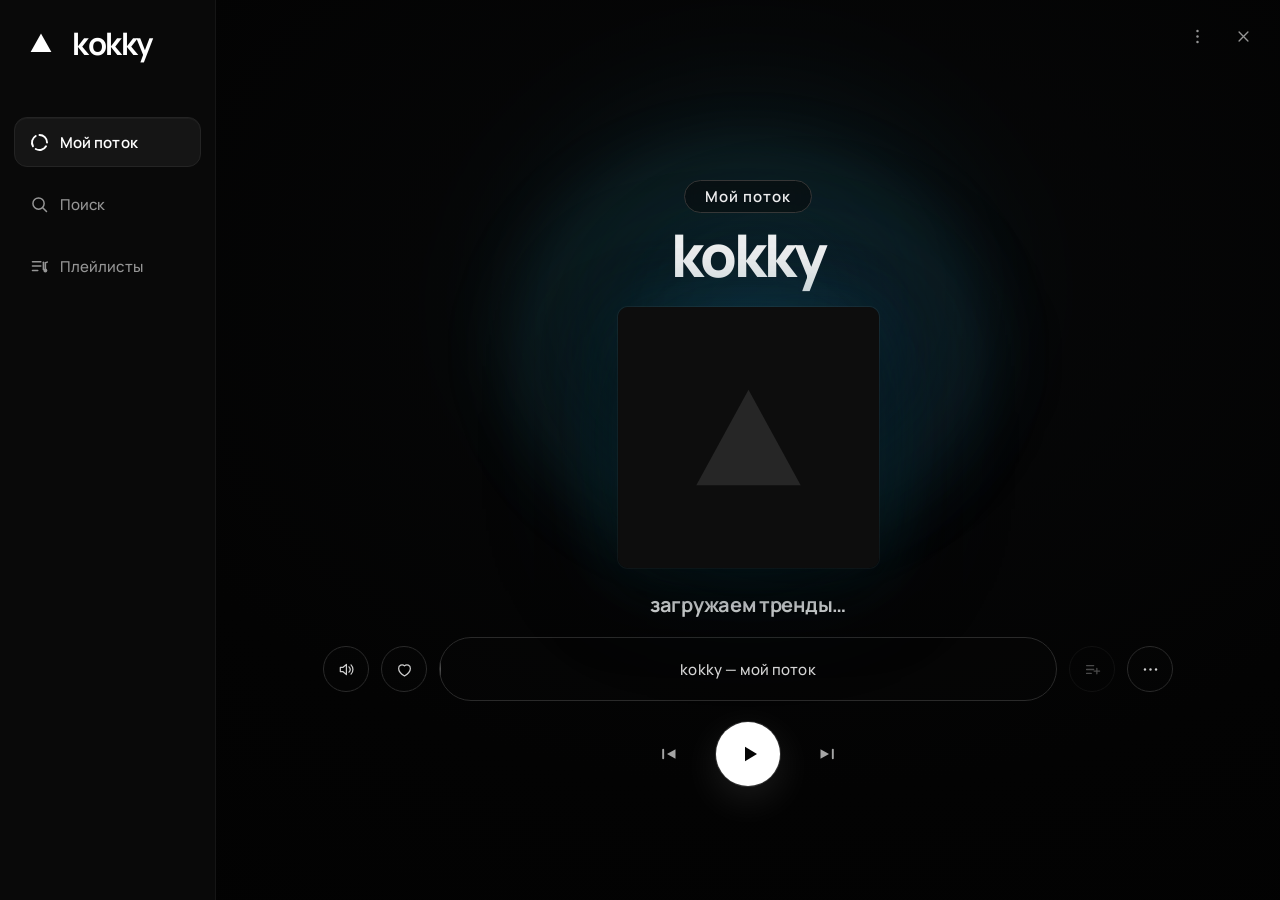
==== commit 6fda0e2f: "Add files via upload" ====
--- a/index.html
+++ b/index.html
@@ -50,29 +50,6 @@
         </button>
       </nav>
 
-      <div class="sidebar__bottom">
-        <button class="profile" type="button" title="Денис Гам...">
-          <img class="profile__avatar" src="assets/avatar.png" alt="">
-          <span class="profile__name">Денис Гам...</span>
-        </button>
-        <div class="settings-wrap">
-          <button class="icon-btn icon-btn--quiet" id="settingsBtn" type="button" aria-label="Настройки" aria-haspopup="menu" aria-expanded="false">
-            <svg viewBox="0 0 24 24" fill="none" aria-hidden="true">
-              <circle cx="12" cy="12" r="3" stroke="currentColor" stroke-width="1.6"/>
-              <path d="M19.4 15a1.65 1.65 0 0 0 .33 1.82l.06.06a2 2 0 1 1-2.83 2.83l-.06-.06a1.65 1.65 0 0 0-1.82-.33 1.65 1.65 0 0 0-1 1.51V21a2 2 0 1 1-4 0v-.09A1.65 1.65 0 0 0 9 19.4a1.65 1.65 0 0 0-1.82.33l-.06.06a2 2 0 1 1-2.83-2.83l.06-.06a1.65 1.65 0 0 0 .33-1.82 1.65 1.65 0 0 0-1.51-1H3a2 2 0 1 1 0-4h.09A1.65 1.65 0 0 0 4.6 9a1.65 1.65 0 0 0-.33-1.82l-.06-.06a2 2 0 1 1 2.83-2.83l.06.06a1.65 1.65 0 0 0 1.82.33H9a1.65 1.65 0 0 0 1-1.51V3a2 2 0 1 1 4 0v.09a1.65 1.65 0 0 0 1 1.51 1.65 1.65 0 0 0 1.82-.33l.06-.06a2 2 0 1 1 2.83 2.83l-.06.06a1.65 1.65 0 0 0-.33 1.82V9a1.65 1.65 0 0 0 1.51 1H21a2 2 0 1 1 0 4h-.09a1.65 1.65 0 0 0-1.51 1Z" stroke="currentColor" stroke-width="1.4" stroke-linecap="round" stroke-linejoin="round"/>
-            </svg>
-          </button>
-
-          <div class="menu menu--settings" id="settingsMenu" role="menu">
-            <button class="menu__item" type="button" role="menuitem" data-action="toggle-motion">
-              Уменьшить движение
-              <span class="menu__check" id="motionCheck" aria-hidden="true">✓</span>
-            </button>
-            <button class="menu__item" type="button" role="menuitem" data-action="clear-likes">Очистить избранное</button>
-            <p class="menu__note">аудио: SoundCloud · без аккаунта</p>
-          </div>
-        </div>
-      </div>
     </aside>
 
     <main class="stage" id="stage">
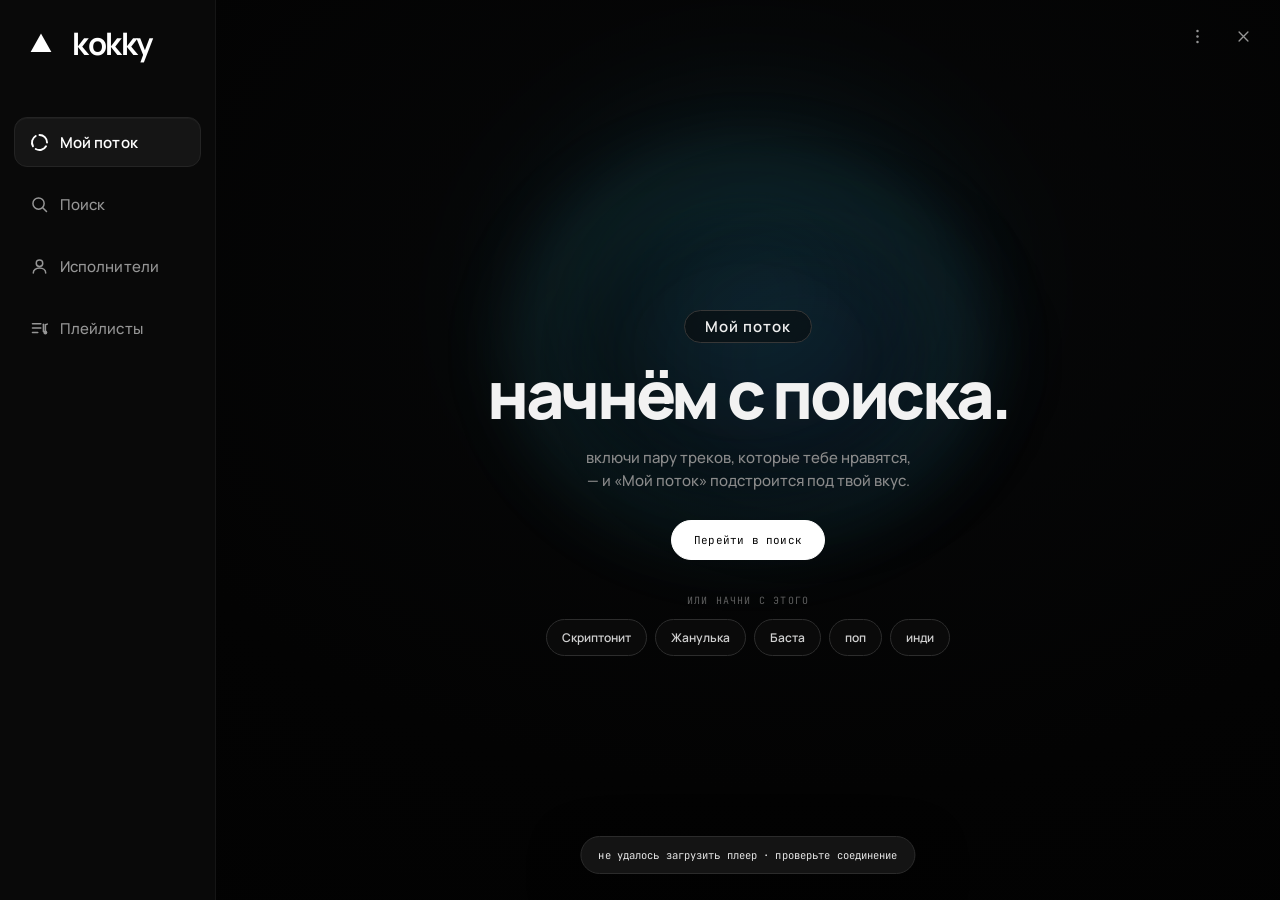
==== commit 7807b7f0: "Add files via upload" ====
--- a/index.html
+++ b/index.html
@@ -39,6 +39,13 @@
           </svg>
           <span>Поиск</span>
         </button>
+        <button class="nav__item" type="button" data-view="artists">
+          <svg class="nav__icon" viewBox="0 0 24 24" fill="none" aria-hidden="true">
+            <circle cx="12" cy="8.4" r="3.7" stroke="currentColor" stroke-width="1.7"/>
+            <path d="M4.9 19.4c0-3.5 3.2-5.7 7.1-5.7s7.1 2.2 7.1 5.7" stroke="currentColor" stroke-width="1.7" stroke-linecap="round"/>
+          </svg>
+          <span>Исполнители</span>
+        </button>
         <button class="nav__item" type="button" data-view="playlists">
           <svg class="nav__icon" viewBox="0 0 24 24" fill="none" aria-hidden="true">
             <path d="M4 6.5h9.5M4 11.5h9.5M4 16.5h6" stroke="currentColor" stroke-width="1.8" stroke-linecap="round"/>
@@ -49,7 +56,6 @@
           <span>Плейлисты</span>
         </button>
       </nav>
-
     </aside>
 
     <main class="stage" id="stage">
@@ -75,17 +81,17 @@
           </button>
 
           <div class="menu menu--top" id="topMenu" role="menu">
-            <a class="menu__item" role="menuitem" href="https://soundcloud.com" target="_blank" rel="noopener">Открыть SoundCloud</a>
             <button class="menu__item" type="button" role="menuitem" data-action="shortcuts">Горячие клавиши</button>
             <button class="menu__item" type="button" role="menuitem" data-action="about">О kokky</button>
-            <p class="menu__note">полные треки · SoundCloud</p>
+            <p class="menu__note">полные треки · без аккаунта</p>
           </div>
         </div>
       </header>
 
       <section class="view view--player" id="view-stream" aria-label="Мой поток">
         <div class="player" id="player">
-          <p class="eyebrow">Мой поток</p>
+          <div class="player__body" id="playerBody">
+          <p class="eyebrow" id="streamEyebrow">Мой поток</p>
           <h1 class="artist" id="artistName">kokky</h1>
 
           <div class="art" id="art">
@@ -95,7 +101,7 @@
               <iframe
                 id="scPlayer"
                 class="sc-player"
-                title="SoundCloud"
+                title="Аудиоплеер"
                 allow="autoplay"
                 frameborder="0"
                 scrolling="no"
@@ -106,7 +112,7 @@
                 <svg viewBox="0 0 24 24"><path d="M12 3.2 21.6 20.4H2.4L12 3.2Z" fill="currentColor"/></svg>
               </span>
               <strong class="art__notice-title">нужен локальный сервер</strong>
-              <span class="art__notice-text">SoundCloud не играет со страницы <code>file://</code></span>
+              <span class="art__notice-text">плеер не работает со страницы <code>file://</code></span>
               <button class="ghost-pill" id="serverHelpBtn" type="button">Как запустить</button>
             </div>
           </div>
@@ -128,7 +134,9 @@
                 </button>
                 <div class="volume" id="volumePop">
                   <div class="volume__panel">
-                    <input class="range" id="volumeRange" type="range" min="0" max="100" step="1" value="80" aria-label="Громкость">
+                    <div class="volume__slider">
+                      <input class="range" id="volumeRange" type="range" min="0" max="100" step="1" value="80" aria-label="Громкость">
+                    </div>
                     <span class="volume__value" id="volumeValue">80</span>
                   </div>
                 </div>
@@ -165,7 +173,7 @@
                 </button>
 
                 <div class="menu menu--track" id="trackMenu" role="menu">
-                  <a class="menu__item" id="trackSourceLink" role="menuitem" href="https://soundcloud.com" target="_blank" rel="noopener">Слушать на SoundCloud</a>
+                  <a class="menu__item" id="trackSourceLink" role="menuitem" href="https://soundcloud.com" target="_blank" rel="noopener">Открыть оригинал</a>
                   <button class="menu__item" type="button" role="menuitem" data-action="add-to-playlist">Добавить в плейлист</button>
                   <button class="menu__item" type="button" role="menuitem" data-action="copy-link">Скопировать ссылку</button>
                 </div>
@@ -197,6 +205,26 @@
                 <path d="M4.9 6.9v10.2l9.3-5.1-9.3-5.1Z" fill="currentColor"/>
               </svg>
             </button>
+          </div>
+          </div>
+
+          <div class="welcome" id="streamWelcome" hidden>
+            <p class="eyebrow">Мой поток</p>
+            <h1 class="welcome__title">начнём с поиска.</h1>
+            <p class="welcome__text">
+              включи пару треков, которые тебе нравятся, — и «Мой поток» подстроится под твой вкус.
+            </p>
+            <button class="solid-pill welcome__cta" id="welcomeSearchBtn" type="button">Перейти в поиск</button>
+            <div class="welcome__start">
+              <p class="welcome__start-label">или начни с этого</p>
+              <div class="welcome__chips" id="welcomeChips">
+                <button class="welcome__chip" type="button" data-query="Скриптонит">Скриптонит</button>
+                <button class="welcome__chip" type="button" data-query="Жанулька">Жанулька</button>
+                <button class="welcome__chip" type="button" data-query="Баста">Баста</button>
+                <button class="welcome__chip" type="button" data-query="поп">поп</button>
+                <button class="welcome__chip" type="button" data-query="инди">инди</button>
+              </div>
+            </div>
           </div>
         </div>
 
@@ -228,12 +256,46 @@
         </div>
       </section>
 
+      <section class="view view--artists" id="view-artists" aria-label="Исполнители" hidden>
+        <div class="page">
+          <header class="page__head">
+            <p class="eyebrow">Исполнители</p>
+            <h2 class="page__title">исполнители.</h2>
+            <p class="page__sub">популярные артисты СНГ · все треки</p>
+          </header>
+          <div class="artists" id="artists"></div>
+        </div>
+      </section>
+
+      <section class="view view--artist" id="view-artist" aria-label="Исполнитель" hidden>
+        <div class="page">
+          <button class="back-link" id="artistBack" type="button">
+            <svg viewBox="0 0 24 24" fill="none" aria-hidden="true">
+              <path d="M14.5 6.5 9 12l5.5 5.5" stroke="currentColor" stroke-width="1.7" stroke-linecap="round" stroke-linejoin="round"/>
+            </svg>
+            все исполнители
+          </button>
+
+          <header class="page__head detail__head">
+            <p class="eyebrow">Исполнитель</p>
+            <h2 class="page__title" id="artistPageTitle">исполнитель</h2>
+            <p class="page__sub" id="artistMeta"></p>
+            <div class="detail__actions">
+              <button class="solid-pill" id="artistPlay" type="button" disabled>Играть</button>
+              <button class="ghost-pill" id="artistShuffle" type="button" disabled>Перемешать</button>
+            </div>
+          </header>
+
+          <div class="artist-tracks" id="artistTracks" aria-live="polite"></div>
+        </div>
+      </section>
+
       <section class="view view--playlists" id="view-playlists" aria-label="Плейлисты" hidden>
         <div class="page">
           <header class="page__head">
             <p class="eyebrow">Плейлисты</p>
             <h2 class="page__title">плейлисты.</h2>
-            <p class="page__sub">свои плейлисты · полные треки SoundCloud</p>
+            <p class="page__sub">свои плейлисты · полные треки</p>
           </header>
           <div class="playlists" id="playlists"></div>
         </div>
--- a/styles.css
+++ b/styles.css
@@ -570,6 +570,103 @@
   letter-spacing: -0.04em;
 }
 
+/* First-run stream onboarding */
+
+.player__body {
+  display: flex;
+  flex-direction: column;
+  align-items: center;
+  width: 100%;
+}
+
+.player__body[hidden],
+.welcome[hidden] {
+  display: none;
+}
+
+.welcome {
+  display: flex;
+  flex-direction: column;
+  align-items: center;
+  width: min(640px, 100%);
+  animation: rise 0.7s var(--ease) both;
+}
+
+.welcome__title {
+  margin: 18px 0 0;
+  font-size: clamp(40px, 5.2vw, 74px);
+  font-weight: 800;
+  letter-spacing: -0.05em;
+  line-height: 0.98;
+  text-wrap: balance;
+}
+
+.welcome__text {
+  max-width: 470px;
+  margin: 20px 0 0;
+  color: #8b8b8b;
+  font-family: var(--sans);
+  font-size: 15px;
+  font-weight: 500;
+  line-height: 1.55;
+  text-wrap: balance;
+}
+
+.welcome__cta {
+  margin-top: 28px;
+  padding: 14px 28px;
+  font-size: 12px;
+}
+
+.welcome__start {
+  display: flex;
+  flex-direction: column;
+  align-items: center;
+  gap: 12px;
+  margin-top: 34px;
+}
+
+.welcome__start-label {
+  margin: 0;
+  color: #5f5f5f;
+  font-family: var(--mono);
+  font-size: 10px;
+  letter-spacing: 0.12em;
+  text-transform: uppercase;
+}
+
+.welcome__chips {
+  display: flex;
+  flex-wrap: wrap;
+  justify-content: center;
+  gap: 8px;
+  max-width: 520px;
+}
+
+.welcome__chip {
+  padding: 9px 15px;
+  border: 1px solid #2d2d2d;
+  border-radius: 999px;
+  background: rgba(14, 14, 14, 0.7);
+  color: #cfcfcf;
+  font-family: var(--sans);
+  font-size: 12px;
+  font-weight: 600;
+  cursor: pointer;
+  transition: color 0.16s ease, background 0.16s ease, border-color 0.16s ease;
+}
+
+.welcome__chip:hover,
+.welcome__chip:focus-visible {
+  border-color: #e8e8e8;
+  background: #151515;
+  color: #fff;
+}
+
+.welcome__chip:active {
+  transform: scale(0.97);
+}
+
 .art {
   position: relative;
   width: min(282px, 29vh, 60vw);
@@ -991,11 +1088,11 @@
   display: flex;
   flex-direction: column;
   align-items: center;
-  gap: 9px;
-  width: 48px;
-  padding: 17px 0 11px;
+  gap: 10px;
+  width: 56px;
+  padding: 16px 0 12px;
   border: 1px solid #2a2a2a;
-  border-radius: 24px;
+  border-radius: 28px;
   background: #121212;
   box-shadow: 0 22px 55px rgba(0, 0, 0, 0.66);
 }
@@ -1004,8 +1101,9 @@
   display: flex;
   align-items: center;
   justify-content: center;
-  width: 20px;
-  height: 92px;
+  width: 30px;
+  height: 100px;
+  touch-action: none;
 }
 
 .volume__value {
@@ -1017,11 +1115,12 @@
 
 .range {
   flex: none;
-  width: 92px;
-  height: 20px;
+  width: 94px;
+  height: 30px;
   margin: 0;
   background: transparent;
   cursor: pointer;
+  touch-action: none;
   transform: rotate(-90deg);
   -webkit-appearance: none;
   appearance: none;
@@ -1040,9 +1139,9 @@
 }
 
 .range::-webkit-slider-thumb {
-  width: 12px;
-  height: 12px;
-  margin-top: -4.5px;
+  width: 14px;
+  height: 14px;
+  margin-top: -5.5px;
   border: 0;
   border-radius: 50%;
   background: #fff;
@@ -1064,8 +1163,8 @@
 }
 
 .range::-moz-range-thumb {
-  width: 12px;
-  height: 12px;
+  width: 14px;
+  height: 14px;
   border: 0;
   border-radius: 50%;
   background: #fff;
@@ -1161,6 +1260,8 @@
    ========================================================= */
 
 .view--search,
+.view--artists,
+.view--artist,
 .view--playlists,
 .view--playlist {
   overflow-y: auto;
@@ -1184,6 +1285,11 @@
   font-weight: 800;
   letter-spacing: -0.05em;
   line-height: 1;
+}
+
+.page__title.is-long {
+  font-size: clamp(32px, 3.7vw, 52px);
+  line-height: 1.04;
 }
 
 .page__sub {
@@ -1372,6 +1478,9 @@
 }
 
 .empty {
+  display: flex;
+  flex-direction: column;
+  align-items: flex-start;
   padding: 54px 12px;
   color: #6d6d6d;
   font-family: var(--mono);
@@ -1387,6 +1496,249 @@
   font-size: 18px;
   font-weight: 700;
   letter-spacing: -0.02em;
+}
+
+/* =========================================================
+   Artists
+   ========================================================= */
+
+.artists {
+  display: grid;
+  grid-template-columns: repeat(auto-fill, minmax(150px, 1fr));
+  gap: 30px 18px;
+  margin-top: 38px;
+  padding-bottom: 40px;
+}
+
+.artist-card {
+  display: flex;
+  min-width: 0;
+  flex-direction: column;
+  align-items: center;
+  padding: 0;
+  border: 0;
+  background: transparent;
+  color: inherit;
+  text-align: center;
+  cursor: pointer;
+}
+
+.artist-card__face {
+  position: relative;
+  display: grid;
+  width: 100%;
+  aspect-ratio: 1;
+  overflow: hidden;
+  border-radius: 50%;
+  box-shadow: inset 0 0 0 1px rgba(255, 255, 255, 0.07), 0 18px 44px rgba(0, 0, 0, 0.42);
+  place-items: center;
+  transition: transform 0.3s var(--ease), box-shadow 0.3s ease;
+}
+
+.artist-card:hover .artist-card__face {
+  transform: translateY(-4px);
+  box-shadow: inset 0 0 0 1px rgba(255, 255, 255, 0.16), 0 26px 60px rgba(0, 0, 0, 0.5),
+    0 0 60px rgba(35, 130, 150, 0.12);
+}
+
+.artist-card__initials {
+  color: rgba(255, 255, 255, 0.92);
+  font-family: var(--sans);
+  font-size: clamp(22px, 2.1vw, 30px);
+  font-weight: 800;
+  letter-spacing: -0.04em;
+  text-shadow: 0 2px 18px rgba(0, 0, 0, 0.45);
+}
+
+.artist-card__overlay {
+  position: absolute;
+  inset: 0;
+  display: flex;
+  align-items: flex-end;
+  justify-content: flex-end;
+  padding: 9px;
+  background: linear-gradient(180deg, transparent 55%, rgba(0, 0, 0, 0.52));
+  opacity: 0;
+  transition: opacity 0.22s ease;
+}
+
+.artist-card:hover .artist-card__overlay,
+.artist-card:focus-visible .artist-card__overlay {
+  opacity: 1;
+}
+
+.artist-card__play {
+  display: grid;
+  width: 38px;
+  height: 38px;
+  border-radius: 50%;
+  background: #fff;
+  color: #050505;
+  box-shadow: 0 8px 24px rgba(0, 0, 0, 0.4);
+  place-items: center;
+  transition: transform 0.18s var(--ease);
+}
+
+.artist-card__play svg {
+  width: 13px;
+  height: 13px;
+  margin-left: 1px;
+}
+
+.artist-card:hover .artist-card__play {
+  transform: scale(1.06);
+}
+
+.artist-card__name {
+  max-width: 100%;
+  margin-top: 12px;
+  overflow: hidden;
+  font-size: 14px;
+  font-weight: 700;
+  letter-spacing: -0.01em;
+  white-space: nowrap;
+  text-overflow: ellipsis;
+}
+
+.artist-card__meta {
+  margin-top: 4px;
+  color: #757575;
+  font-family: var(--sans);
+  font-size: 11.5px;
+  font-weight: 500;
+  letter-spacing: 0.01em;
+}
+
+.artist-tracks {
+  display: flex;
+  flex-direction: column;
+  gap: 2px;
+  margin-top: 30px;
+  padding-bottom: 40px;
+}
+
+.artist-track {
+  display: grid;
+  grid-template-columns: 30px 46px minmax(0, 1fr) auto 30px;
+  gap: 13px;
+  align-items: center;
+  width: 100%;
+  padding: 8px 12px 8px 6px;
+  border: 1px solid transparent;
+  border-radius: 13px;
+  background: transparent;
+  color: inherit;
+  text-align: left;
+  cursor: pointer;
+  transition: background 0.16s ease, border-color 0.16s ease;
+}
+
+.artist-track:hover,
+.artist-track.is-current {
+  border-color: #1e1e1e;
+  background: #0e0e0e;
+}
+
+.artist-track__no {
+  color: #5f5f5f;
+  font-family: var(--mono);
+  font-size: 10.5px;
+  font-variant-numeric: tabular-nums;
+  text-align: right;
+}
+
+.artist-track.is-current .artist-track__no {
+  color: #fff;
+}
+
+.artist-track__cover {
+  width: 46px;
+  height: 46px;
+  border-radius: 8px;
+  background: #0b0b0b;
+  object-fit: cover;
+  box-shadow: 0 0 0 1px rgba(255, 255, 255, 0.06);
+}
+
+.artist-track__text {
+  display: flex;
+  min-width: 0;
+  flex-direction: column;
+  gap: 3px;
+}
+
+.artist-track__name {
+  overflow: hidden;
+  font-size: 13.5px;
+  font-weight: 600;
+  letter-spacing: -0.005em;
+  white-space: nowrap;
+  text-overflow: ellipsis;
+}
+
+.artist-track.is-current .artist-track__name {
+  color: #fff;
+}
+
+.artist-track__meta {
+  overflow: hidden;
+  color: #757575;
+  font-family: var(--sans);
+  font-size: 11.5px;
+  font-weight: 500;
+  white-space: nowrap;
+  text-overflow: ellipsis;
+}
+
+.artist-track__dur {
+  color: #6c6c6c;
+  font-family: var(--mono);
+  font-size: 10.5px;
+  font-variant-numeric: tabular-nums;
+}
+
+.artist-track__play {
+  display: grid;
+  width: 30px;
+  height: 30px;
+  border: 1px solid #2d2d2d;
+  border-radius: 50%;
+  color: #d8d8d8;
+  opacity: 0;
+  place-items: center;
+  transition: opacity 0.16s ease, background 0.16s ease, color 0.16s ease,
+    border-color 0.16s ease;
+}
+
+.artist-track__play svg {
+  width: 11px;
+  height: 11px;
+  margin-left: 1px;
+}
+
+.artist-track:hover .artist-track__play,
+.artist-track:focus-visible .artist-track__play {
+  opacity: 1;
+}
+
+.artist-track:hover .artist-track__play:hover {
+  border-color: #fff;
+  background: #fff;
+  color: #000;
+}
+
+.artist-status {
+  margin: 26px 0 0;
+  padding: 0 4px;
+  color: #6d6d6d;
+  font-family: var(--mono);
+  font-size: 11px;
+  letter-spacing: 0.02em;
+}
+
+.empty .ghost-pill {
+  align-self: flex-start;
+  margin-top: 16px;
 }
 
 /* Albums */
@@ -2136,6 +2488,8 @@
   }
 
   .view--search,
+  .view--artists,
+  .view--artist,
   .view--playlists,
   .view--playlist {
     padding: 88px 30px 70px;
@@ -2200,6 +2554,8 @@
   }
 
   .view--search,
+  .view--artists,
+  .view--artist,
   .view--playlists,
   .view--playlist {
     padding: 78px 20px 50px;
@@ -2393,6 +2749,59 @@
     font-size: 11.5px;
   }
 
+  .artists {
+    grid-template-columns: repeat(auto-fill, minmax(96px, 1fr));
+    gap: 22px 12px;
+    margin-top: 28px;
+  }
+
+  .artist-card__initials {
+    font-size: 22px;
+  }
+
+  .artist-card__name {
+    margin-top: 9px;
+    font-size: 12.5px;
+  }
+
+  .artist-card__meta {
+    margin-top: 3px;
+    font-size: 11px;
+  }
+
+  .artist-card__overlay {
+    display: none;
+  }
+
+  .artist-tracks {
+    margin-top: 22px;
+  }
+
+  .artist-track {
+    grid-template-columns: 24px 42px minmax(0, 1fr) 30px;
+    gap: 10px;
+    padding: 6px 6px;
+  }
+
+  .artist-track__cover {
+    width: 42px;
+    height: 42px;
+  }
+
+  .artist-track__name {
+    font-size: 13px;
+  }
+
+  .artist-track__dur {
+    display: none;
+  }
+
+  .artist-track__play {
+    width: 28px;
+    height: 28px;
+    opacity: 1;
+  }
+
   .back-link {
     margin-bottom: 20px;
   }
@@ -2450,7 +2859,28 @@
   }
 
   .nav__item span {
+    max-width: 100%;
+    overflow: hidden;
     font-size: 9.5px;
+    white-space: nowrap;
+    text-overflow: ellipsis;
+  }
+
+  .nav__item {
+    flex-direction: column;
+    gap: 3px;
+    height: 52px;
+    padding: 4px 2px;
+  }
+
+  .nav {
+    gap: 3px;
+  }
+
+  .sidebar {
+    flex-basis: 62px;
+    padding-top: 5px;
+    padding-bottom: calc(5px + env(safe-area-inset-bottom));
   }
 
   .nav__icon {
@@ -2469,6 +2899,10 @@
 
   .page__title {
     font-size: 36px;
+  }
+
+  .page__title.is-long {
+    font-size: 30px;
   }
 
   .menu {
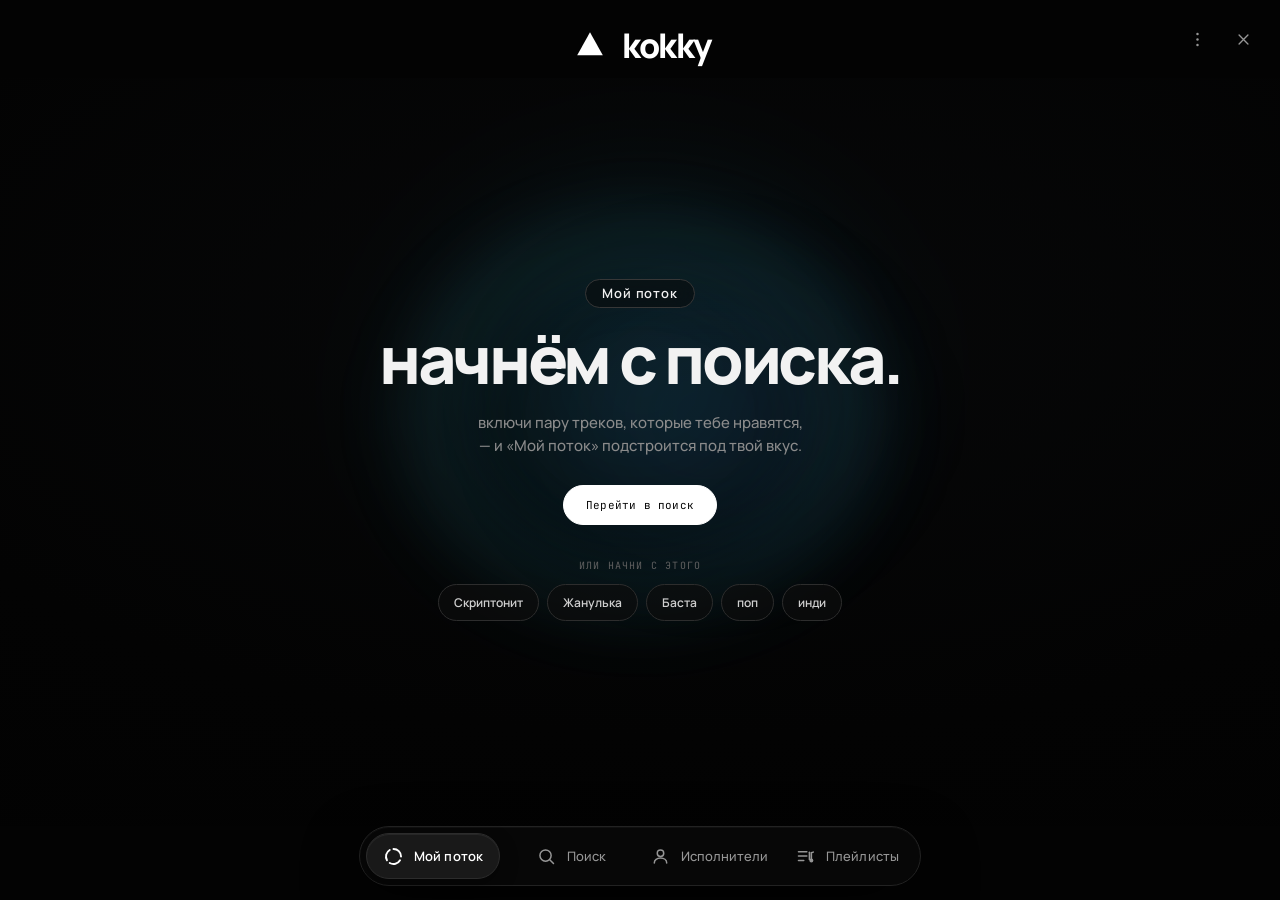
==== commit 5ea6ec8b: "Add files via upload" ====
--- a/index.html
+++ b/index.html
@@ -10,10 +10,11 @@
   <link rel="preconnect" href="https://fonts.gstatic.com" crossorigin>
   <link href="https://fonts.googleapis.com/css2?family=JetBrains+Mono:wght@400;500;600&family=Manrope:wght@400;500;600;700;800&display=swap" rel="stylesheet">
   <link rel="stylesheet" href="styles.css">
+  <link rel="stylesheet" href="layout-bottom.css">
 </head>
 <body>
   <div class="app">
-    <aside class="sidebar">
+    <header class="app-head">
       <a class="brand" href="#" aria-label="kokky — на главную">
         <span class="brand__mark" aria-hidden="true">
           <svg viewBox="0 0 24 24"><path d="M12 3.2 21.6 20.4H2.4L12 3.2Z" fill="currentColor"/></svg>
@@ -21,6 +22,290 @@
         <span class="brand__name">kokky</span>
       </a>
 
+      <div class="stage__top">
+        <div class="top-menus">
+          <button class="icon-btn" id="topMenuBtn" type="button" aria-label="Ещё" aria-haspopup="menu" aria-expanded="false">
+            <svg viewBox="0 0 24 24" aria-hidden="true">
+              <circle cx="12" cy="5" r="1.55" fill="currentColor"/>
+              <circle cx="12" cy="12" r="1.55" fill="currentColor"/>
+              <circle cx="12" cy="19" r="1.55" fill="currentColor"/>
+            </svg>
+          </button>
+          <button class="icon-btn" id="closeBtn" type="button" aria-label="Закрыть плеер">
+            <svg viewBox="0 0 24 24" fill="none" aria-hidden="true">
+              <path d="m6.4 6.4 11.2 11.2M17.6 6.4 6.4 17.6" stroke="currentColor" stroke-width="1.7" stroke-linecap="round"/>
+            </svg>
+          </button>
+
+          <div class="menu menu--top" id="topMenu" role="menu">
+            <button class="menu__item" type="button" role="menuitem" data-action="shortcuts">Горячие клавиши</button>
+            <button class="menu__item" type="button" role="menuitem" data-action="toggle-motion">
+              Уменьшить движение
+              <span class="menu__check" aria-hidden="true">✓</span>
+            </button>
+            <button class="menu__item" type="button" role="menuitem" data-action="clear-likes">Очистить избранное</button>
+            <button class="menu__item" type="button" role="menuitem" data-action="about">О kokky</button>
+            <p class="menu__note">полные треки · без аккаунта</p>
+          </div>
+        </div>
+      </div>
+    </header>
+
+    <main class="stage" id="stage">
+      <div class="ambient" aria-hidden="true">
+        <span class="ambient__blob ambient__blob--one"></span>
+        <span class="ambient__blob ambient__blob--two"></span>
+        <span class="ambient__blob ambient__blob--three"></span>
+      </div>
+
+      <section class="view view--player" id="view-stream" aria-label="Мой поток">
+        <div class="player" id="player">
+          <div class="player__body" id="playerBody">
+            <div class="art" id="art">
+              <span class="art__halo" aria-hidden="true"></span>
+              <img class="art__img" id="coverImage" src="data:image/svg+xml,%3Csvg xmlns='http://www.w3.org/2000/svg' viewBox='0 0 480 480'%3E%3Crect width='480' height='480' fill='%230d0d0d'/%3E%3Cpath d='M240 152 336 328H144Z' fill='%23262626'/%3E%3C/svg%3E" alt="Обложка трека">
+              <div class="art__frame" id="artFrame">
+                <iframe
+                  id="scPlayer"
+                  class="sc-player"
+                  title="Аудиоплеер"
+                  allow="autoplay"
+                  frameborder="0"
+                  scrolling="no"
+                ></iframe>
+                <audio id="nativeAudio" class="native-audio" preload="none"></audio>
+              </div>
+              <div class="art__notice" id="artNotice" hidden>
+                <span class="art__notice-mark" aria-hidden="true">
+                  <svg viewBox="0 0 24 24"><path d="M12 3.2 21.6 20.4H2.4L12 3.2Z" fill="currentColor"/></svg>
+                </span>
+                <strong class="art__notice-title">нужен локальный сервер</strong>
+                <span class="art__notice-text">плеер не работает со страницы <code>file://</code></span>
+                <button class="ghost-pill" id="serverHelpBtn" type="button">Как запустить</button>
+              </div>
+            </div>
+
+            <h1 class="artist" id="artistName">kokky</h1>
+            <p class="track"><span class="track__name" id="trackTitle">загружаем тренды…</span></p>
+
+            <div class="transport">
+              <div class="transport__side">
+                <div class="volume-wrap" id="volumeWrap">
+                  <button class="round" id="volumeBtn" type="button" aria-label="Выключить звук" aria-pressed="false">
+                    <svg class="icon-volume" viewBox="0 0 24 24" fill="none" aria-hidden="true">
+                      <path d="M4.2 9.4v5.2h3.1l4.6 3.8V5.6L7.3 9.4H4.2Z" stroke="currentColor" stroke-width="1.55" stroke-linejoin="round"/>
+                      <path d="M15.1 8.6a4.9 4.9 0 0 1 0 6.8M17.7 6.1a8.4 8.4 0 0 1 0 11.8" stroke="currentColor" stroke-width="1.55" stroke-linecap="round"/>
+                    </svg>
+                    <svg class="icon-volume-off" viewBox="0 0 24 24" fill="none" aria-hidden="true">
+                      <path d="M4.2 9.4v5.2h3.1l4.6 3.8V5.6L7.3 9.4H4.2Z" stroke="currentColor" stroke-width="1.55" stroke-linejoin="round"/>
+                      <path d="m15.4 9.6 4.6 4.6m0-4.6-4.6 4.6" stroke="currentColor" stroke-width="1.55" stroke-linecap="round"/>
+                    </svg>
+                  </button>
+                  <div class="volume" id="volumePop">
+                    <div class="volume__panel">
+                      <div class="volume__slider">
+                        <input class="range" id="volumeRange" type="range" min="0" max="100" step="1" value="80" aria-label="Громкость">
+                      </div>
+                      <span class="volume__value" id="volumeValue">80</span>
+                    </div>
+                  </div>
+                </div>
+
+                <button class="round like" id="likeBtnLeft" type="button" aria-label="В избранное" aria-pressed="false">
+                  <svg viewBox="0 0 24 24" aria-hidden="true">
+                    <path d="M12 20.1S4.6 15.8 4.6 10.7A4.3 4.3 0 0 1 12 7.5a4.3 4.3 0 0 1 7.4 3.2c0 5.1-7.4 9.4-7.4 9.4Z" stroke="currentColor" stroke-width="1.55" stroke-linejoin="round"/>
+                  </svg>
+                </button>
+              </div>
+
+              <div class="seek" id="seek" role="slider" tabindex="0" aria-label="Перемотка" aria-valuemin="0" aria-valuemax="30" aria-valuenow="0">
+                <span class="seek__fill" id="seekFill"></span>
+                <span class="seek__label" id="seekLabel">kokky — мой поток</span>
+                <span class="seek__time" id="seekTime">0:00 / 0:30</span>
+              </div>
+
+              <div class="transport__side">
+                <button class="round" id="playlistBtn" type="button" aria-label="Добавить в плейлист" title="Добавить в плейлист" disabled>
+                  <svg viewBox="0 0 24 24" fill="none" aria-hidden="true">
+                    <path d="M4.5 7h9M4.5 12h9M4.5 17h6" stroke="currentColor" stroke-width="1.6" stroke-linecap="round"/>
+                    <path d="M17.5 10.5v7M14 14h7" stroke="currentColor" stroke-width="1.6" stroke-linecap="round"/>
+                  </svg>
+                </button>
+
+                <div class="track-menu-wrap">
+                  <button class="round" id="trackMenuBtn" type="button" aria-label="Ещё" aria-haspopup="menu" aria-expanded="false">
+                    <svg viewBox="0 0 24 24" aria-hidden="true">
+                      <circle cx="5" cy="12" r="1.5" fill="currentColor"/>
+                      <circle cx="12" cy="12" r="1.5" fill="currentColor"/>
+                      <circle cx="19" cy="12" r="1.5" fill="currentColor"/>
+                    </svg>
+                  </button>
+
+                  <div class="menu menu--track" id="trackMenu" role="menu">
+                    <a class="menu__item" id="trackSourceLink" role="menuitem" href="https://soundcloud.com" target="_blank" rel="noopener">Открыть оригинал</a>
+                    <button class="menu__item" type="button" role="menuitem" data-action="add-to-playlist">Добавить в плейлист</button>
+                    <button class="menu__item" type="button" role="menuitem" data-action="copy-link">Скопировать ссылку</button>
+                  </div>
+                </div>
+              </div>
+            </div>
+
+            <div class="controls">
+              <button class="skip" id="prevBtn" type="button" aria-label="Предыдущий трек">
+                <svg viewBox="0 0 24 24" aria-hidden="true">
+                  <rect x="4.6" y="6.2" width="2.1" height="11.6" rx="1.05" fill="currentColor"/>
+                  <path d="M19.1 6.9v10.2L9.8 12l9.3-5.1Z" fill="currentColor"/>
+                </svg>
+              </button>
+
+              <button class="play" id="playBtn" type="button" aria-label="Играть">
+                <svg class="play__icon play__icon--play" viewBox="0 0 24 24" aria-hidden="true">
+                  <path d="M8 4.8 20 12 8 19.2V4.8Z" fill="currentColor"/>
+                </svg>
+                <svg class="play__icon play__icon--pause" viewBox="0 0 24 24" aria-hidden="true">
+                  <rect x="7.2" y="5.2" width="3.6" height="13.6" rx="1.5" fill="currentColor"/>
+                  <rect x="13.2" y="5.2" width="3.6" height="13.6" rx="1.5" fill="currentColor"/>
+                </svg>
+              </button>
+
+              <button class="skip" id="nextBtn" type="button" aria-label="Следующий трек">
+                <svg viewBox="0 0 24 24" aria-hidden="true">
+                  <rect x="17.3" y="6.2" width="2.1" height="11.6" rx="1.05" fill="currentColor"/>
+                  <path d="M4.9 6.9v10.2l9.3-5.1-9.3-5.1Z" fill="currentColor"/>
+                </svg>
+              </button>
+            </div>
+          </div>
+
+          <div class="welcome" id="streamWelcome" hidden>
+            <p class="eyebrow">Мой поток</p>
+            <h1 class="welcome__title">начнём с поиска.</h1>
+            <p class="welcome__text">
+              включи пару треков, которые тебе нравятся, — и «Мой поток» подстроится под твой вкус.
+            </p>
+            <button class="solid-pill welcome__cta" id="welcomeSearchBtn" type="button">Перейти в поиск</button>
+            <div class="welcome__start">
+              <p class="welcome__start-label">или начни с этого</p>
+              <div class="welcome__chips" id="welcomeChips">
+                <button class="welcome__chip" type="button" data-query="Скриптонит">Скриптонит</button>
+                <button class="welcome__chip" type="button" data-query="Жанулька">Жанулька</button>
+                <button class="welcome__chip" type="button" data-query="Баста">Баста</button>
+                <button class="welcome__chip" type="button" data-query="поп">поп</button>
+                <button class="welcome__chip" type="button" data-query="инди">инди</button>
+              </div>
+            </div>
+          </div>
+        </div>
+
+        <div class="closed" id="closedState">
+          <span class="closed__mark" aria-hidden="true">
+            <svg viewBox="0 0 24 24"><path d="M12 3.2 21.6 20.4H2.4L12 3.2Z" fill="currentColor"/></svg>
+          </span>
+          <p class="eyebrow">Плеер закрыт</p>
+          <h2 class="closed__title">тишина тоже звучит.</h2>
+          <button class="ghost-pill" id="reopenBtn" type="button">Открыть плеер</button>
+        </div>
+      </section>
+
+      <section class="view view--search" id="view-search" aria-label="Поиск" hidden>
+        <div class="page">
+          <header class="page__head">
+            <p class="eyebrow">Поиск</p>
+            <h2 class="page__title">что послушаем?</h2>
+            <label class="search">
+              <svg viewBox="0 0 24 24" fill="none" aria-hidden="true">
+                <circle cx="10.9" cy="10.9" r="6.4" stroke="currentColor" stroke-width="1.7"/>
+                <path d="m15.7 15.7 4.3 4.3" stroke="currentColor" stroke-width="1.7" stroke-linecap="round"/>
+              </svg>
+              <input id="searchInput" type="search" placeholder="Трек, жанр или исполнитель" autocomplete="off" spellcheck="false">
+              <kbd>/</kbd>
+            </label>
+          </header>
+          <div class="results" id="results" aria-live="polite"></div>
+        </div>
+      </section>
+
+      <section class="view view--artists" id="view-artists" aria-label="Исполнители" hidden>
+        <div class="page">
+          <header class="page__head">
+            <p class="eyebrow">Исполнители</p>
+            <h2 class="page__title">исполнители.</h2>
+            <p class="page__sub">популярные артисты СНГ · все треки</p>
+          </header>
+          <div class="artists" id="artists"></div>
+        </div>
+      </section>
+
+      <section class="view view--artist" id="view-artist" aria-label="Исполнитель" hidden>
+        <div class="page">
+          <button class="back-link" id="artistBack" type="button">
+            <svg viewBox="0 0 24 24" fill="none" aria-hidden="true">
+              <path d="M14.5 6.5 9 12l5.5 5.5" stroke="currentColor" stroke-width="1.7" stroke-linecap="round" stroke-linejoin="round"/>
+            </svg>
+            все исполнители
+          </button>
+
+          <header class="page__head detail__head">
+            <img class="artist-hero" id="artistHero" alt="" hidden />
+            <p class="eyebrow">Исполнитель</p>
+            <h2 class="page__title" id="artistPageTitle">исполнитель</h2>
+            <p class="page__sub" id="artistMeta"></p>
+            <div class="detail__actions">
+              <button class="solid-pill" id="artistPlay" type="button" disabled>Играть</button>
+              <button class="ghost-pill" id="artistShuffle" type="button" disabled>Перемешать</button>
+            </div>
+          </header>
+
+          <div class="artist-tracks" id="artistTracks" aria-live="polite"></div>
+        </div>
+      </section>
+
+      <section class="view view--playlists" id="view-playlists" aria-label="Плейлисты" hidden>
+        <div class="page">
+          <header class="page__head">
+            <p class="eyebrow">Плейлисты</p>
+            <h2 class="page__title">плейлисты.</h2>
+            <p class="page__sub">свои плейлисты · полные треки</p>
+          </header>
+          <div class="playlists" id="playlists"></div>
+        </div>
+      </section>
+
+      <section class="view view--playlist" id="view-playlist" aria-label="Плейлист" hidden>
+        <div class="page">
+          <button class="back-link" id="playlistBack" type="button">
+            <svg viewBox="0 0 24 24" fill="none" aria-hidden="true">
+              <path d="M14.5 6.5 9 12l5.5 5.5" stroke="currentColor" stroke-width="1.7" stroke-linecap="round" stroke-linejoin="round"/>
+            </svg>
+            все плейлисты
+          </button>
+
+          <header class="page__head detail__head">
+            <p class="eyebrow">Плейлист</p>
+            <h2 class="page__title" id="playlistTitle">плейлист</h2>
+            <p class="page__sub" id="playlistMeta"></p>
+            <div class="detail__actions">
+              <button class="solid-pill" id="playlistPlay" type="button">Играть</button>
+              <button class="ghost-pill" id="playlistAdd" type="button">Добавить трек</button>
+            </div>
+          </header>
+
+          <div class="pl-tracks" id="playlistTracks"></div>
+        </div>
+      </section>
+
+      <div class="dialog" id="playlistDialog" hidden>
+        <div class="dialog__backdrop" data-close-dialog></div>
+        <div class="dialog__panel" role="dialog" aria-modal="true" aria-labelledby="dialogTitle">
+          <h3 class="dialog__title" id="dialogTitle">новый плейлист</h3>
+          <div class="dialog__body" id="dialogBody"></div>
+        </div>
+      </div>
+
+      <div class="toast" id="toast" role="status" aria-live="polite"></div>
+    </main>
+
+    <aside class="sidebar">
       <nav class="nav" aria-label="Разделы">
         <button class="nav__item is-active" type="button" data-view="stream">
           <svg class="nav__icon" viewBox="0 0 24 24" fill="none" aria-hidden="true">
@@ -57,286 +342,10 @@
         </button>
       </nav>
     </aside>
-
-    <main class="stage" id="stage">
-      <div class="ambient" aria-hidden="true">
-        <span class="ambient__blob ambient__blob--one"></span>
-        <span class="ambient__blob ambient__blob--two"></span>
-        <span class="ambient__blob ambient__blob--three"></span>
-      </div>
-
-      <header class="stage__top">
-        <div class="top-menus">
-          <button class="icon-btn" id="topMenuBtn" type="button" aria-label="Ещё" aria-haspopup="menu" aria-expanded="false">
-            <svg viewBox="0 0 24 24" aria-hidden="true">
-              <circle cx="12" cy="5" r="1.55" fill="currentColor"/>
-              <circle cx="12" cy="12" r="1.55" fill="currentColor"/>
-              <circle cx="12" cy="19" r="1.55" fill="currentColor"/>
-            </svg>
-          </button>
-          <button class="icon-btn" id="closeBtn" type="button" aria-label="Закрыть плеер">
-            <svg viewBox="0 0 24 24" fill="none" aria-hidden="true">
-              <path d="m6.4 6.4 11.2 11.2M17.6 6.4 6.4 17.6" stroke="currentColor" stroke-width="1.7" stroke-linecap="round"/>
-            </svg>
-          </button>
-
-          <div class="menu menu--top" id="topMenu" role="menu">
-            <button class="menu__item" type="button" role="menuitem" data-action="shortcuts">Горячие клавиши</button>
-            <button class="menu__item" type="button" role="menuitem" data-action="about">О kokky</button>
-            <p class="menu__note">полные треки · без аккаунта</p>
-          </div>
-        </div>
-      </header>
-
-      <section class="view view--player" id="view-stream" aria-label="Мой поток">
-        <div class="player" id="player">
-          <div class="player__body" id="playerBody">
-          <p class="eyebrow" id="streamEyebrow">Мой поток</p>
-          <h1 class="artist" id="artistName">kokky</h1>
-
-          <div class="art" id="art">
-            <span class="art__halo" aria-hidden="true"></span>
-            <img class="art__img" id="coverImage" src="data:image/svg+xml,%3Csvg xmlns='http://www.w3.org/2000/svg' viewBox='0 0 480 480'%3E%3Crect width='480' height='480' fill='%230d0d0d'/%3E%3Cpath d='M240 152 336 328H144Z' fill='%23262626'/%3E%3C/svg%3E" alt="Обложка трека">
-            <div class="art__frame" id="artFrame">
-              <iframe
-                id="scPlayer"
-                class="sc-player"
-                title="Аудиоплеер"
-                allow="autoplay"
-                frameborder="0"
-                scrolling="no"
-              ></iframe>
-            </div>
-            <div class="art__notice" id="artNotice" hidden>
-              <span class="art__notice-mark" aria-hidden="true">
-                <svg viewBox="0 0 24 24"><path d="M12 3.2 21.6 20.4H2.4L12 3.2Z" fill="currentColor"/></svg>
-              </span>
-              <strong class="art__notice-title">нужен локальный сервер</strong>
-              <span class="art__notice-text">плеер не работает со страницы <code>file://</code></span>
-              <button class="ghost-pill" id="serverHelpBtn" type="button">Как запустить</button>
-            </div>
-          </div>
-
-          <p class="track"><span class="track__name" id="trackTitle">загружаем тренды…</span></p>
-
-          <div class="transport">
-            <div class="transport__side">
-              <div class="volume-wrap" id="volumeWrap">
-                <button class="round" id="volumeBtn" type="button" aria-label="Выключить звук" aria-pressed="false">
-                  <svg class="icon-volume" viewBox="0 0 24 24" fill="none" aria-hidden="true">
-                    <path d="M4.2 9.4v5.2h3.1l4.6 3.8V5.6L7.3 9.4H4.2Z" stroke="currentColor" stroke-width="1.55" stroke-linejoin="round"/>
-                    <path d="M15.1 8.6a4.9 4.9 0 0 1 0 6.8M17.7 6.1a8.4 8.4 0 0 1 0 11.8" stroke="currentColor" stroke-width="1.55" stroke-linecap="round"/>
-                  </svg>
-                  <svg class="icon-volume-off" viewBox="0 0 24 24" fill="none" aria-hidden="true">
-                    <path d="M4.2 9.4v5.2h3.1l4.6 3.8V5.6L7.3 9.4H4.2Z" stroke="currentColor" stroke-width="1.55" stroke-linejoin="round"/>
-                    <path d="m15.4 9.6 4.6 4.6m0-4.6-4.6 4.6" stroke="currentColor" stroke-width="1.55" stroke-linecap="round"/>
-                  </svg>
-                </button>
-                <div class="volume" id="volumePop">
-                  <div class="volume__panel">
-                    <div class="volume__slider">
-                      <input class="range" id="volumeRange" type="range" min="0" max="100" step="1" value="80" aria-label="Громкость">
-                    </div>
-                    <span class="volume__value" id="volumeValue">80</span>
-                  </div>
-                </div>
-              </div>
-
-              <button class="round like" id="likeBtnLeft" type="button" aria-label="В избранное" aria-pressed="false">
-                <svg viewBox="0 0 24 24" aria-hidden="true">
-                  <path d="M12 20.1S4.6 15.8 4.6 10.7A4.3 4.3 0 0 1 12 7.5a4.3 4.3 0 0 1 7.4 3.2c0 5.1-7.4 9.4-7.4 9.4Z" stroke="currentColor" stroke-width="1.55" stroke-linejoin="round"/>
-                </svg>
-              </button>
-            </div>
-
-            <div class="seek" id="seek" role="slider" tabindex="0" aria-label="Перемотка" aria-valuemin="0" aria-valuemax="30" aria-valuenow="0">
-              <span class="seek__fill" id="seekFill"></span>
-              <span class="seek__label" id="seekLabel">kokky — мой поток</span>
-              <span class="seek__time" id="seekTime">0:00 / 0:30</span>
-            </div>
-
-            <div class="transport__side transport__side--end">
-              <button class="round" id="playlistBtn" type="button" aria-label="Добавить в плейлист" title="Добавить в плейлист" disabled>
-                <svg viewBox="0 0 24 24" fill="none" aria-hidden="true">
-                  <path d="M4.5 7h9M4.5 12h9M4.5 17h6" stroke="currentColor" stroke-width="1.6" stroke-linecap="round"/>
-                  <path d="M17.5 10.5v7M14 14h7" stroke="currentColor" stroke-width="1.6" stroke-linecap="round"/>
-                </svg>
-              </button>
-
-              <div class="track-menu-wrap">
-                <button class="round" id="trackMenuBtn" type="button" aria-label="Ещё" aria-haspopup="menu" aria-expanded="false">
-                  <svg viewBox="0 0 24 24" aria-hidden="true">
-                    <circle cx="5" cy="12" r="1.5" fill="currentColor"/>
-                    <circle cx="12" cy="12" r="1.5" fill="currentColor"/>
-                    <circle cx="19" cy="12" r="1.5" fill="currentColor"/>
-                  </svg>
-                </button>
-
-                <div class="menu menu--track" id="trackMenu" role="menu">
-                  <a class="menu__item" id="trackSourceLink" role="menuitem" href="https://soundcloud.com" target="_blank" rel="noopener">Открыть оригинал</a>
-                  <button class="menu__item" type="button" role="menuitem" data-action="add-to-playlist">Добавить в плейлист</button>
-                  <button class="menu__item" type="button" role="menuitem" data-action="copy-link">Скопировать ссылку</button>
-                </div>
-              </div>
-            </div>
-          </div>
-
-          <div class="controls">
-            <button class="skip" id="prevBtn" type="button" aria-label="Предыдущий трек">
-              <svg viewBox="0 0 24 24" aria-hidden="true">
-                <rect x="4.6" y="6.2" width="2.1" height="11.6" rx="1.05" fill="currentColor"/>
-                <path d="M19.1 6.9v10.2L9.8 12l9.3-5.1Z" fill="currentColor"/>
-              </svg>
-            </button>
-
-            <button class="play" id="playBtn" type="button" aria-label="Играть">
-              <svg class="play__icon play__icon--play" viewBox="0 0 24 24" aria-hidden="true">
-                <path d="M8 4.8 20 12 8 19.2V4.8Z" fill="currentColor"/>
-              </svg>
-              <svg class="play__icon play__icon--pause" viewBox="0 0 24 24" aria-hidden="true">
-                <rect x="7.2" y="5.2" width="3.6" height="13.6" rx="1.5" fill="currentColor"/>
-                <rect x="13.2" y="5.2" width="3.6" height="13.6" rx="1.5" fill="currentColor"/>
-              </svg>
-            </button>
-
-            <button class="skip" id="nextBtn" type="button" aria-label="Следующий трек">
-              <svg viewBox="0 0 24 24" aria-hidden="true">
-                <rect x="17.3" y="6.2" width="2.1" height="11.6" rx="1.05" fill="currentColor"/>
-                <path d="M4.9 6.9v10.2l9.3-5.1-9.3-5.1Z" fill="currentColor"/>
-              </svg>
-            </button>
-          </div>
-          </div>
-
-          <div class="welcome" id="streamWelcome" hidden>
-            <p class="eyebrow">Мой поток</p>
-            <h1 class="welcome__title">начнём с поиска.</h1>
-            <p class="welcome__text">
-              включи пару треков, которые тебе нравятся, — и «Мой поток» подстроится под твой вкус.
-            </p>
-            <button class="solid-pill welcome__cta" id="welcomeSearchBtn" type="button">Перейти в поиск</button>
-            <div class="welcome__start">
-              <p class="welcome__start-label">или начни с этого</p>
-              <div class="welcome__chips" id="welcomeChips">
-                <button class="welcome__chip" type="button" data-query="Скриптонит">Скриптонит</button>
-                <button class="welcome__chip" type="button" data-query="Жанулька">Жанулька</button>
-                <button class="welcome__chip" type="button" data-query="Баста">Баста</button>
-                <button class="welcome__chip" type="button" data-query="поп">поп</button>
-                <button class="welcome__chip" type="button" data-query="инди">инди</button>
-              </div>
-            </div>
-          </div>
-        </div>
-
-        <div class="closed" id="closedState">
-          <span class="closed__mark" aria-hidden="true">
-            <svg viewBox="0 0 24 24"><path d="M12 3.2 21.6 20.4H2.4L12 3.2Z" fill="currentColor"/></svg>
-          </span>
-          <p class="eyebrow">Плеер закрыт</p>
-          <h2 class="closed__title">тишина тоже звучит.</h2>
-          <button class="ghost-pill" id="reopenBtn" type="button">Открыть плеер</button>
-        </div>
-      </section>
-
-      <section class="view view--search" id="view-search" aria-label="Поиск" hidden>
-        <div class="page">
-          <header class="page__head">
-            <p class="eyebrow">Поиск</p>
-            <h2 class="page__title">что послушаем?</h2>
-            <label class="search">
-              <svg viewBox="0 0 24 24" fill="none" aria-hidden="true">
-                <circle cx="10.9" cy="10.9" r="6.4" stroke="currentColor" stroke-width="1.7"/>
-                <path d="m15.7 15.7 4.3 4.3" stroke="currentColor" stroke-width="1.7" stroke-linecap="round"/>
-              </svg>
-              <input id="searchInput" type="search" placeholder="Трек, жанр или исполнитель" autocomplete="off" spellcheck="false">
-              <kbd>/</kbd>
-            </label>
-          </header>
-          <div class="results" id="results" aria-live="polite"></div>
-        </div>
-      </section>
-
-      <section class="view view--artists" id="view-artists" aria-label="Исполнители" hidden>
-        <div class="page">
-          <header class="page__head">
-            <p class="eyebrow">Исполнители</p>
-            <h2 class="page__title">исполнители.</h2>
-            <p class="page__sub">популярные артисты СНГ · все треки</p>
-          </header>
-          <div class="artists" id="artists"></div>
-        </div>
-      </section>
-
-      <section class="view view--artist" id="view-artist" aria-label="Исполнитель" hidden>
-        <div class="page">
-          <button class="back-link" id="artistBack" type="button">
-            <svg viewBox="0 0 24 24" fill="none" aria-hidden="true">
-              <path d="M14.5 6.5 9 12l5.5 5.5" stroke="currentColor" stroke-width="1.7" stroke-linecap="round" stroke-linejoin="round"/>
-            </svg>
-            все исполнители
-          </button>
-
-          <header class="page__head detail__head">
-            <p class="eyebrow">Исполнитель</p>
-            <h2 class="page__title" id="artistPageTitle">исполнитель</h2>
-            <p class="page__sub" id="artistMeta"></p>
-            <div class="detail__actions">
-              <button class="solid-pill" id="artistPlay" type="button" disabled>Играть</button>
-              <button class="ghost-pill" id="artistShuffle" type="button" disabled>Перемешать</button>
-            </div>
-          </header>
-
-          <div class="artist-tracks" id="artistTracks" aria-live="polite"></div>
-        </div>
-      </section>
-
-      <section class="view view--playlists" id="view-playlists" aria-label="Плейлисты" hidden>
-        <div class="page">
-          <header class="page__head">
-            <p class="eyebrow">Плейлисты</p>
-            <h2 class="page__title">плейлисты.</h2>
-            <p class="page__sub">свои плейлисты · полные треки</p>
-          </header>
-          <div class="playlists" id="playlists"></div>
-        </div>
-      </section>
-
-      <section class="view view--playlist" id="view-playlist" aria-label="Плейлист" hidden>
-        <div class="page">
-          <button class="back-link" id="playlistBack" type="button">
-            <svg viewBox="0 0 24 24" fill="none" aria-hidden="true">
-              <path d="M14.5 6.5 9 12l5.5 5.5" stroke="currentColor" stroke-width="1.7" stroke-linecap="round" stroke-linejoin="round"/>
-            </svg>
-            все плейлисты
-          </button>
-
-          <header class="page__head detail__head">
-            <p class="eyebrow">Плейлист</p>
-            <h2 class="page__title" id="playlistTitle">плейлист</h2>
-            <p class="page__sub" id="playlistMeta"></p>
-            <div class="detail__actions">
-              <button class="solid-pill" id="playlistPlay" type="button">Играть</button>
-              <button class="ghost-pill" id="playlistAdd" type="button">Добавить трек</button>
-            </div>
-          </header>
-
-          <div class="pl-tracks" id="playlistTracks"></div>
-        </div>
-      </section>
-
-      <div class="dialog" id="playlistDialog" hidden>
-        <div class="dialog__backdrop" data-close-dialog></div>
-        <div class="dialog__panel" role="dialog" aria-modal="true" aria-labelledby="dialogTitle">
-          <h3 class="dialog__title" id="dialogTitle">новый плейлист</h3>
-          <div class="dialog__body" id="dialogBody"></div>
-        </div>
-      </div>
-
-      <div class="toast" id="toast" role="status" aria-live="polite"></div>
-    </main>
   </div>
 
   <script src="library.js"></script>
+  <script src="vendor/hls.light.min.js"></script>
   <script src="app.js"></script>
 </body>
 </html>
--- a/styles.css
+++ b/styles.css
@@ -744,6 +744,11 @@
   border: 0;
 }
 
+/* Звук идёт через нативный <audio>, обложка остаётся на месте. */
+.native-audio {
+  display: none;
+}
+
 .art__notice {
   position: absolute;
   z-index: 3;
@@ -1057,6 +1062,21 @@
   display: block;
 }
 
+/* Пока тянем прямой поток, кнопка мягко пульсирует. */
+.play.is-loading svg {
+  animation: play-loading 1.1s ease-in-out infinite;
+}
+
+@keyframes play-loading {
+  0%,
+  100% {
+    opacity: 0.35;
+  }
+  50% {
+    opacity: 1;
+  }
+}
+
 /* Volume */
 
 .volume-wrap {
@@ -1477,6 +1497,86 @@
   color: #000;
 }
 
+/* Исполнитель в выдаче поиска */
+
+.result-artists {
+  display: flex;
+  flex-direction: column;
+  gap: 2px;
+}
+
+.result--artist {
+  border-color: #171717;
+  background: #0b0b0b;
+}
+
+.result--artist:hover,
+.result--artist:focus-visible {
+  border-color: #2b2b2b;
+  background: #111;
+}
+
+.result__cover--round {
+  display: grid;
+  overflow: hidden;
+  border-radius: 50%;
+  place-items: center;
+}
+
+.result__avatar {
+  width: 100%;
+  height: 100%;
+  border-radius: 50%;
+  object-fit: cover;
+}
+
+.result__initials {
+  color: #dcdcdc;
+  font-family: var(--sans);
+  font-size: 13px;
+  font-weight: 700;
+  letter-spacing: 0.02em;
+  text-transform: uppercase;
+}
+
+.result__tag {
+  color: #5f5f5f;
+  font-family: var(--mono);
+  font-size: 9px;
+  letter-spacing: 0.12em;
+  text-transform: uppercase;
+}
+
+.result__arrow {
+  display: grid;
+  width: 26px;
+  height: 26px;
+  color: #6a6a6a;
+  place-items: center;
+  transition: color 0.16s ease, transform 0.16s ease;
+}
+
+.result__arrow svg {
+  width: 16px;
+  height: 16px;
+}
+
+.result--artist:hover .result__arrow {
+  color: #fff;
+  transform: translateX(2px);
+}
+
+.results__subcaption {
+  margin: 16px 0 4px;
+  padding: 0 12px;
+  color: #565656;
+  font-family: var(--mono);
+  font-size: 9px;
+  font-weight: 400;
+  letter-spacing: 0.14em;
+  text-transform: uppercase;
+}
+
 .empty {
   display: flex;
   flex-direction: column;
@@ -1542,6 +1642,8 @@
 }
 
 .artist-card__initials {
+  position: relative;
+  z-index: 1;
   color: rgba(255, 255, 255, 0.92);
   font-family: var(--sans);
   font-size: clamp(22px, 2.1vw, 30px);
@@ -1550,9 +1652,18 @@
   text-shadow: 0 2px 18px rgba(0, 0, 0, 0.45);
 }
 
+.artist-card__img {
+  position: absolute;
+  inset: 0;
+  width: 100%;
+  height: 100%;
+  object-fit: cover;
+}
+
 .artist-card__overlay {
   position: absolute;
   inset: 0;
+  z-index: 2;
   display: flex;
   align-items: flex-end;
   justify-content: flex-end;
@@ -1923,6 +2034,39 @@
   letter-spacing: 0.01em;
 }
 
+/* Сохранённые треки: сердечко поверх обложки */
+
+.playlist__saved-mark {
+  position: absolute;
+  top: 10px;
+  left: 10px;
+  z-index: 2;
+  display: grid;
+  width: 30px;
+  height: 30px;
+  border-radius: 50%;
+  background: rgba(8, 8, 8, 0.62);
+  color: #fff;
+  pointer-events: none;
+  place-items: center;
+  backdrop-filter: blur(8px);
+  -webkit-backdrop-filter: blur(8px);
+}
+
+.playlist__saved-mark svg {
+  width: 15px;
+  height: 15px;
+}
+
+.playlist--saved .playlist__empty {
+  color: #4a4a4a;
+}
+
+.playlist--saved .playlist__empty svg {
+  width: 56px;
+  height: 56px;
+}
+
 /* =========================================================
    Playlist detail
    ========================================================= */
@@ -1961,6 +2105,18 @@
 
 .detail__actions .ghost-pill {
   margin-top: 0;
+}
+
+.artist-hero {
+  width: 96px;
+  height: 96px;
+  margin: 0 0 18px;
+  border-radius: 50%;
+  background: #101010;
+  object-fit: cover;
+  box-shadow:
+    0 16px 40px rgba(0, 0, 0, 0.45),
+    inset 0 0 0 1px rgba(255, 255, 255, 0.08);
 }
 
 .solid-pill:disabled,
@@ -2716,6 +2872,14 @@
     height: 30px;
   }
 
+  .result--artist {
+    grid-template-columns: 44px minmax(0, 1fr) auto;
+  }
+
+  .result__tag {
+    display: none;
+  }
+
   .playlists {
     grid-template-columns: repeat(2, minmax(0, 1fr));
     gap: 22px 12px;
@@ -2757,6 +2921,12 @@
 
   .artist-card__initials {
     font-size: 22px;
+  }
+
+  .artist-hero {
+    width: 76px;
+    height: 76px;
+    margin-bottom: 14px;
   }
 
   .artist-card__name {
--- a/layout-bottom.css
+++ b/layout-bottom.css
@@ -0,0 +1,535 @@
+/* =========================================================
+   kokky — нижняя композиция
+   Старый тёмный вид остаётся, меняется только раскладка:
+   логотип по центру сверху, плеер и меню по центру снизу.
+   Удалите этот файл (или <link> на него) — вернётся прежняя
+   раскладка с боковым меню.
+   ========================================================= */
+
+:root {
+  --head-h: 78px;
+  --dock-h: 78px;
+}
+
+html,
+body {
+  height: 100%;
+}
+
+body {
+  overflow: hidden;
+}
+
+.app {
+  display: flex;
+  flex-direction: column;
+  height: 100dvh;
+  min-height: 0;
+}
+
+/* ---------- Верх: логотип по центру ---------- */
+
+.app-head {
+  position: relative;
+  z-index: 50;
+  display: flex;
+  flex: 0 0 auto;
+  align-items: center;
+  justify-content: center;
+  min-height: var(--head-h);
+  padding: 20px 120px 10px;
+  background: var(--bg);
+}
+
+.app-head .brand {
+  display: inline-flex;
+  align-self: auto;
+  gap: 12px;
+  height: auto;
+  padding: 0;
+  color: #fff;
+}
+
+.app-head .brand__mark {
+  width: 40px;
+  height: 40px;
+}
+
+.app-head .brand__mark svg {
+  width: 32px;
+  height: 32px;
+}
+
+.app-head .brand__name {
+  margin-top: 2px;
+  font-size: 34px;
+  font-weight: 800;
+  letter-spacing: -0.055em;
+}
+
+.app-head .stage__top {
+  top: 50%;
+  right: 18px;
+  padding: 0;
+  transform: translateY(-50%);
+}
+
+/* ---------- Сцена ---------- */
+
+.stage {
+  flex: 1;
+  min-height: 0;
+}
+
+.view--search,
+.view--artists,
+.view--artist,
+.view--playlists,
+.view--playlist {
+  padding: 32px 40px 56px;
+}
+
+/* ---------- Плеер: снизу по центру ---------- */
+
+.view--player {
+  flex-direction: column;
+  align-items: center;
+  justify-content: center;
+  padding: 18px 28px 22px;
+}
+
+.view--player .player {
+  max-width: 680px;
+  margin: 0 auto;
+}
+
+/* Компактный плеер: чуть меньше обложка, заголовок и пульт */
+
+.view--player .art {
+  width: min(230px, 25vh, 52vw);
+  margin-top: 16px;
+}
+
+.view--player .eyebrow {
+  height: 29px;
+  padding: 0 16px;
+  font-size: 13px;
+}
+
+.view--player .artist {
+  margin-top: 16px;
+  font-size: clamp(34px, 3.6vw, 52px);
+}
+
+.view--player .artist.is-long {
+  font-size: clamp(26px, 2.9vw, 40px);
+}
+
+.view--player .track {
+  min-height: 24px;
+  margin-top: 14px;
+}
+
+.view--player .track__name {
+  font-size: clamp(17px, 1.2vw, 20px);
+}
+
+.view--player .transport {
+  width: min(640px, 100%);
+  margin-top: 13px;
+}
+
+/* Меню трека у нижнего края открывается вверх, чтобы не уходить под док */
+
+.view--player .menu--track {
+  top: auto;
+  bottom: calc(100% + 10px);
+  transform-origin: bottom right;
+}
+
+.view--player .seek {
+  height: 58px;
+  padding: 0 18px;
+}
+
+.view--player .seek__label,
+.view--player .seek__time {
+  font-size: 13.5px;
+}
+
+.view--player .round {
+  width: 42px;
+  height: 42px;
+}
+
+.view--player .round svg {
+  width: 17px;
+  height: 17px;
+}
+
+.view--player .controls {
+  gap: 18px;
+  margin-top: 15px;
+}
+
+.view--player .play {
+  width: 56px;
+  height: 56px;
+}
+
+.view--player .skip {
+  width: 44px;
+  height: 44px;
+}
+
+.view--player.is-closed .player {
+  margin: 0 auto;
+}
+
+.view--player.is-closed .closed {
+  margin: auto;
+}
+
+/* ---------- Низ: меню по центру ---------- */
+
+.sidebar {
+  order: 3;
+  flex: 0 0 auto;
+  flex-direction: row;
+  align-items: center;
+  justify-content: center;
+  width: 100%;
+  padding: 0 16px calc(14px + env(safe-area-inset-bottom));
+  border: 0;
+  background: transparent;
+}
+
+.nav {
+  flex: 0 0 auto;
+  flex-direction: row;
+  gap: 4px;
+  width: auto;
+  margin: 0 auto;
+  padding: 6px;
+  border: 1px solid #222;
+  border-radius: 999px;
+  background: rgba(9, 9, 9, 0.86);
+  box-shadow:
+    0 20px 54px rgba(0, 0, 0, 0.55),
+    inset 0 1px 0 rgba(255, 255, 255, 0.035);
+  backdrop-filter: blur(20px);
+  -webkit-backdrop-filter: blur(20px);
+}
+
+.nav__item {
+  flex: 0 0 auto;
+  justify-content: center;
+  width: 134px;
+  height: 46px;
+  padding: 0 14px;
+  border-radius: 999px;
+  font-size: 13px;
+  text-align: center;
+}
+
+.nav__item.is-active {
+  border-color: #2c2c2c;
+  background: #191919;
+  color: #fff;
+  box-shadow:
+    inset 0 1px 0 rgba(255, 255, 255, 0.06),
+    0 6px 18px rgba(0, 0, 0, 0.35);
+}
+
+/* ---------- Планшет ---------- */
+
+@media (max-width: 820px) {
+  .app-head {
+    min-height: 68px;
+    padding: 14px 96px 6px;
+  }
+
+  .app-head .brand__mark {
+    width: 34px;
+    height: 34px;
+  }
+
+  .app-head .brand__mark svg {
+    width: 27px;
+    height: 27px;
+  }
+
+  .app-head .brand__name {
+    font-size: 29px;
+  }
+
+  .app-head .stage__top {
+    right: 10px;
+  }
+
+  .view--search,
+  .view--artists,
+  .view--artist,
+  .view--playlists,
+  .view--playlist {
+    padding: 22px 20px 40px;
+  }
+
+  .view--player {
+    padding: 14px 16px 16px;
+  }
+
+  .sidebar {
+    padding: 0 12px calc(10px + env(safe-area-inset-bottom));
+  }
+
+  .nav {
+    width: auto;
+    gap: 3px;
+    padding: 5px;
+  }
+
+  .nav__item {
+    width: 118px;
+    height: 46px;
+    padding: 0 8px;
+    gap: 8px;
+    font-size: 12px;
+  }
+}
+
+/* ---------- Телефон ---------- */
+
+@media (max-width: 620px) {
+  .app-head {
+    min-height: 62px;
+    padding: 12px 88px 4px;
+  }
+
+  .app-head .brand__mark {
+    width: 30px;
+    height: 30px;
+  }
+
+  .app-head .brand__mark svg {
+    width: 24px;
+    height: 24px;
+  }
+
+  .app-head .brand__name {
+    font-size: 26px;
+  }
+
+  .app-head .icon-btn {
+    width: 34px;
+    height: 34px;
+  }
+
+  .app-head .icon-btn svg {
+    width: 18px;
+    height: 18px;
+  }
+
+  .view--player {
+    padding: 10px 10px 12px;
+  }
+
+  .welcome__title {
+    margin-top: 14px;
+    font-size: clamp(30px, 9.2vw, 40px);
+  }
+
+  .welcome__text {
+    margin-top: 13px;
+    font-size: 13px;
+    line-height: 1.5;
+  }
+
+  .welcome__cta {
+    margin-top: 20px;
+    padding: 12px 24px;
+  }
+
+  .welcome__start {
+    gap: 9px;
+    margin-top: 20px;
+  }
+
+  .welcome__chips {
+    gap: 6px;
+  }
+
+  .welcome__chip {
+    padding: 8px 13px;
+    font-size: 11.5px;
+  }
+
+  .page {
+    width: 100%;
+  }
+
+  .view--search,
+  .view--artists,
+  .view--artist,
+  .view--playlists,
+  .view--playlist {
+    padding: 18px 16px 34px;
+  }
+
+  .sidebar {
+    padding: 0 8px calc(8px + env(safe-area-inset-bottom));
+  }
+
+  .nav {
+    width: 100%;
+    gap: 4px;
+    padding: 5px;
+    border-radius: 24px;
+  }
+
+  .nav__item {
+    flex: 1 1 0;
+    width: auto;
+    height: 50px;
+    padding: 0 4px;
+    gap: 6px;
+    border-radius: 19px;
+    font-size: 10.5px;
+  }
+}
+
+@media (max-width: 430px) {
+  .nav__item {
+    flex-direction: column;
+    gap: 3px;
+    height: 52px;
+    padding: 4px 2px;
+    font-size: 9.5px;
+  }
+
+  .nav__item span {
+    max-width: 100%;
+    overflow: hidden;
+    font-size: 9.5px;
+    white-space: nowrap;
+    text-overflow: ellipsis;
+  }
+
+  .nav__icon {
+    width: 17px;
+    height: 17px;
+  }
+}
+
+/* ---------- Низкий экран ---------- */
+
+@media (max-height: 720px) {
+  .app-head {
+    min-height: 58px;
+    padding-top: 8px;
+    padding-bottom: 2px;
+  }
+
+  .app-head .brand__mark {
+    width: 32px;
+    height: 32px;
+  }
+
+  .app-head .brand__name {
+    font-size: 28px;
+  }
+
+  .view--player {
+    padding-top: 6px;
+    padding-bottom: 10px;
+  }
+
+  .sidebar {
+    padding-bottom: calc(8px + env(safe-area-inset-bottom));
+  }
+
+  .nav__item {
+    height: 42px;
+  }
+}
+
+@media (max-height: 620px) {
+  .app-head {
+    min-height: 50px;
+  }
+
+  .app-head .brand__mark {
+    width: 26px;
+    height: 26px;
+  }
+
+  .app-head .brand__mark svg {
+    width: 21px;
+    height: 21px;
+  }
+
+  .app-head .brand__name {
+    font-size: 23px;
+  }
+
+  .nav {
+    padding: 4px;
+  }
+
+  .nav__item {
+    height: 38px;
+  }
+}
+
+/* ---------- Совсем низкий экран ---------- */
+
+@media (max-height: 600px) and (min-width: 621px) {
+  .view--player {
+    padding: 6px 22px 8px;
+  }
+
+  .view--player .art {
+    width: min(190px, 24vh, 46vw);
+    margin-top: 8px;
+  }
+
+  .view--player .artist {
+    margin-top: 7px;
+    font-size: clamp(28px, 3.4vw, 38px);
+  }
+
+  .view--player .track {
+    min-height: 0;
+    margin-top: 10px;
+  }
+
+  .view--player .track__name {
+    font-size: 18px;
+  }
+
+  .view--player .transport {
+    margin-top: 9px;
+  }
+
+  .view--player .controls {
+    margin-top: 8px;
+  }
+
+  .view--player .play {
+    width: 52px;
+    height: 52px;
+  }
+
+  .view--player .skip {
+    width: 42px;
+    height: 42px;
+  }
+}
+
+/* ---------- Меньше движения ---------- */
+
+body.reduce-motion .player,
+body.reduce-motion .welcome,
+body.reduce-motion .closed {
+  animation: none !important;
+}
